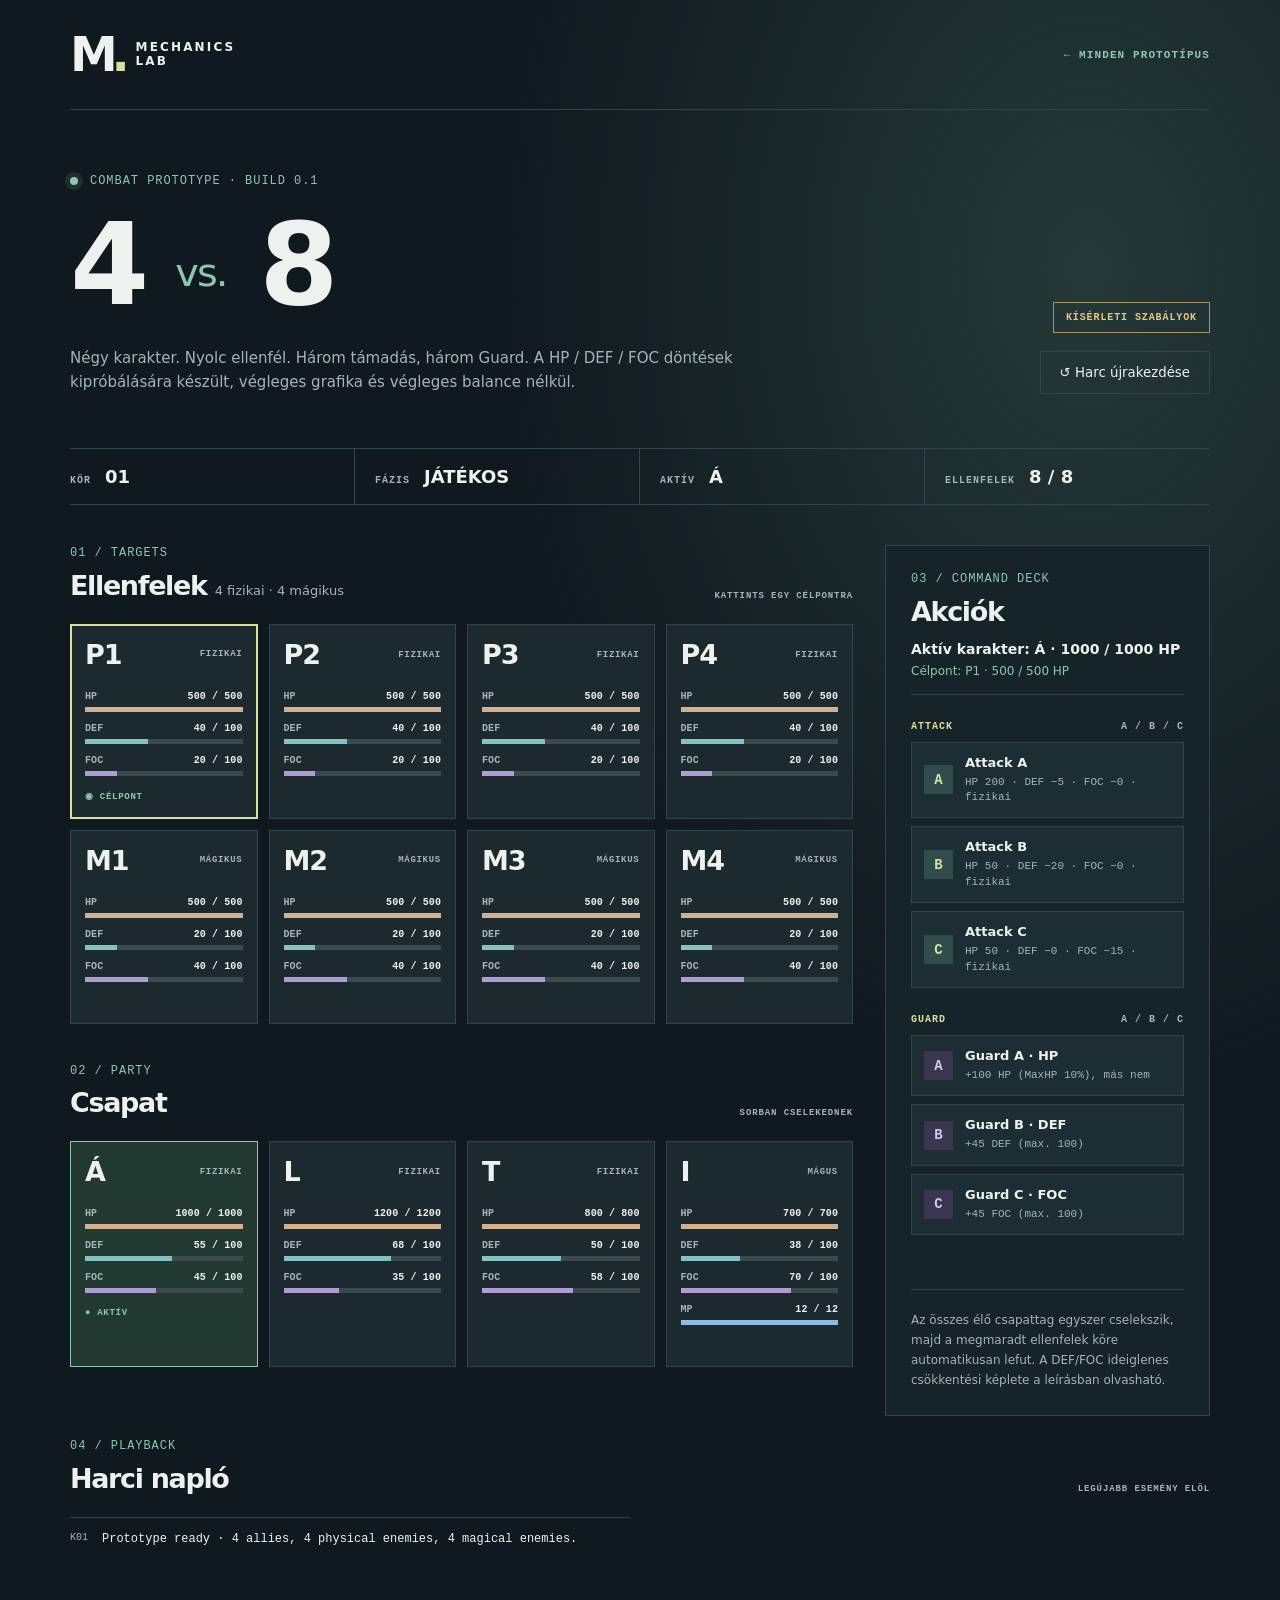
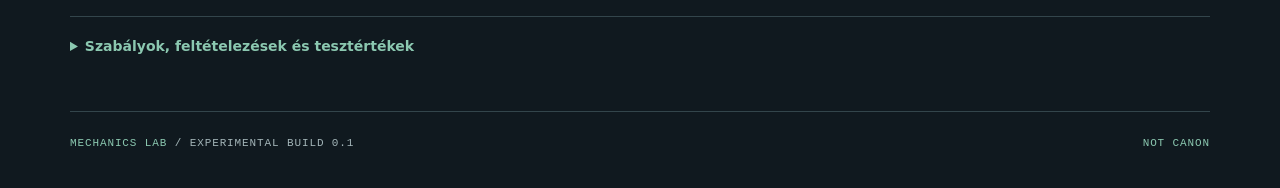
==== docs/combat/index.html @ 1229a0f6 "deploy: update mechanics lab site" ====
<!doctype html>
<html lang="hu">
<head>
  <meta charset="utf-8">
  <meta name="viewport" content="width=device-width, initial-scale=1">
  <meta name="robots" content="noindex, nofollow, noarchive">
  <meta name="theme-color" content="#10191f">
  <title>Combat Lab — 4 vs 8 · Mechanics Lab</title>
  <link rel="stylesheet" href="../styles.css">
  <link rel="stylesheet" href="./combat.css">
  <script src="./engine.js" defer></script>
  <script src="./app.js" defer></script>
</head>
<body>
<div class="shell combat-shell">
  <header class="site-header">
    <a class="brand" href="../"><span class="brand-mark">M<span class="brand-dot">.</span></span><span class="brand-label">MECHANICS<br>LAB</span></a>
    <a class="back-link" href="../">← MINDEN PROTOTÍPUS</a>
  </header>
  <main>
    <section class="combat-hero" aria-labelledby="page-title">
      <div>
        <p class="eyebrow"><span class="pulse" aria-hidden="true"></span> Combat prototype · build 0.1</p>
        <h1 id="page-title">4 <span class="versus">vs.</span> 8</h1>
        <p class="combat-intro">Négy karakter. Nyolc ellenfél. Három támadás, három Guard. A HP / DEF / FOC döntések kipróbálására készült, végleges grafika és végleges balance nélkül.</p>
      </div>
      <div class="hero-side">
        <span class="flag">KÍSÉRLETI SZABÁLYOK</span>
        <button id="restart" class="reset-btn" type="button">↺ Harc újrakezdése</button>
      </div>
    </section>
    <div class="combat-status" role="status" aria-live="polite">
      <span><small>KÖR</small><strong id="round">01</strong></span>
      <span><small>FÁZIS</small><strong id="phase">JÁTÉKOS</strong></span>
      <span><small>AKTÍV</small><strong id="active-hero">Á</strong></span>
      <span><small>ELLENFELEK</small><strong id="remaining">8 / 8</strong></span>
    </div>
    <div class="battle-layout">
      <div class="battle-stage">
        <section class="unit-section" aria-labelledby="enemies-title">
          <div class="column-heading"><div><p class="eyebrow">01 / Targets</p><h2 id="enemies-title">Ellenfelek <span class="heading-sub">4 fizikai · 4 mágikus</span></h2></div><span class="interaction-hint">KATTINTS EGY CÉLPONTRA</span></div>
          <div id="enemy-grid" class="enemy-grid" aria-label="Választható ellenséges célpontok"></div>
        </section>
        <section class="unit-section party-section" aria-labelledby="party-title">
          <div class="column-heading"><div><p class="eyebrow">02 / Party</p><h2 id="party-title">Csapat</h2></div><span class="interaction-hint">SORBAN CSELEKEDNEK</span></div>
          <div id="party-grid" class="party-grid"></div>
        </section>
      </div>
      <aside class="commands" aria-labelledby="command-title">
        <div class="commands-head">
          <p class="eyebrow">03 / Command deck</p>
          <h2 id="command-title">Akciók</h2>
          <p id="actor-summary" class="actor-summary"></p>
          <p id="target-summary" class="target-summary"></p>
        </div>
        <div class="action-block">
          <div class="action-block-title"><span>ATTACK</span><span class="action-block-sub">A / B / C</span></div>
          <div id="attacks" class="action-list"></div>
        </div>
        <div class="action-block">
          <div class="action-block-title"><span>GUARD</span><span class="action-block-sub">A / B / C</span></div>
          <div id="guards" class="action-list"></div>
        </div>
        <div id="feedback" class="feedback" aria-live="polite"></div>
        <p class="side-note">Az összes élő csapattag egyszer cselekszik, majd a megmaradt ellenfelek köre automatikusan lefut. A DEF/FOC ideiglenes csökkentési képlete a leírásban olvasható.</p>
      </aside>
    </div>
    <section class="log-section" aria-labelledby="log-title">
      <div class="column-heading"><div><p class="eyebrow">04 / Playback</p><h2 id="log-title">Harci napló</h2></div><span class="interaction-hint">LEGÚJABB ESEMÉNY ELÖL</span></div>
      <ol id="battle-log" class="battle-log" aria-label="Harci események"></ol>
    </section>
    <details class="rules">
      <summary>Szabályok, feltételezések és tesztértékek</summary>
      <div class="rules-body">
        <p>Árpád A/B/C támadásai és a négy karakter HP-ja a megadott értékek. A többi támadás korábbi relatív HP/DEF/FOC-specializációs arányokra épülő <strong>ideiglenes próbaérték</strong>.</p>
        <p>Ideiglenes számítás: <code>HP sebzés = kerekítés(nyers HP × (1 − min(0,75, megfelelő DEF vagy FOC / 100)))</code>. A DEF/FOC-csökkentés a HP-sebzés meghatározása <em>után</em> történik. A fizikai támadás a DEF-et, a mágikus a FOC-ot használja mérséklésre. ARM/RES, SPD, BIQ, Battle Memory és komplex státuszok ebben a verzióban még nincsenek szimulálva.</p>
        <p>Guard A: Max HP 10%, más statot nem érint. Guard B: nagy DEF-visszatöltés. Guard C: nagy FOC-visszatöltés. Ilona Guard C-je további 2 MP-t ad a korábbi MP-visszatöltési követelmény kipróbálására. Ilona mágikus támadásai 1 MP-be kerülnek, 0 MP-nél gyenge fizikai póttámadás érhető el.</p>
        <p>Minden ellenfélnek 500 HP-ja van. Az ellenfelek támadóértékei, kezdő DEF/FOC-értékei és célválasztása tesztparaméterek, nem elfogadott design. A pontos számok a repository <code>docs/COMBAT_PROTOTYPE_V0_1.md</code> dokumentumában találhatók.</p>
      </div>
    </details>
  </main>
  <footer class="site-footer"><span>MECHANICS LAB <span class="muted">/ EXPERIMENTAL BUILD 0.1</span></span><span>NOT CANON</span></footer>
</div>
</body>
</html>
---- docs/styles.css ----
:root {
  color-scheme: dark;
  --bg: #10191f;
  --bg-deep: #0b1217;
  --surface: #19262d;
  --surface-hover: #1d2e34;
  --border: #33454b;
  --text: #edf2ee;
  --muted: #a3b5b8;
  --accent: #d9e09f;
  --accent-2: #8bc8b0;
  --content-width: 1140px;
  font-family: Inter, ui-sans-serif, system-ui, -apple-system, BlinkMacSystemFont, "Segoe UI", sans-serif;
}
* { box-sizing: border-box; }
html { background: var(--bg); }
body { margin: 0; color: var(--text); background: radial-gradient(ellipse at 85% 15%, #253939 0%, transparent 38%), var(--bg); min-height: 100vh; }
a { color: inherit; }
a:focus-visible, button:focus-visible { outline: 3px solid var(--accent); outline-offset: 4px; }
.shell { width: min(calc(100% - 48px), var(--content-width)); margin-inline: auto; }
.site-header { min-height: 110px; display: flex; justify-content: space-between; align-items: center; border-bottom: 1px solid var(--border); gap: 24px; }
.brand { text-decoration: none; display: flex; gap: 12px; align-items: center; }
.brand-mark { font-weight: 800; font-size: 48px; letter-spacing: -.13em; line-height: .9; }
.brand-dot { color: var(--accent); }
.brand-label { line-height: 1.12; letter-spacing: .18em; font-weight: 700; font-size: 12px; }
.header-meta, .eyebrow, .card-number, .card-status, .card-footer, .site-footer, .metric-label { font-family: ui-monospace, SFMono-Regular, Consolas, "Liberation Mono", monospace; letter-spacing: .08em; }
.header-meta { color: var(--muted); font-size: 12px; }
.header-meta span { color: var(--accent-2); padding-inline: 6px; }
.hero { padding: 94px 0 105px; border-bottom: 1px solid var(--border); }
.eyebrow { text-transform: uppercase; font-size: 12px; line-height: 1.4; color: var(--accent-2); margin: 0 0 26px; display: flex; gap: 12px; align-items: center; }
.pulse { width: 8px; height: 8px; background: var(--accent-2); border-radius: 50%; box-shadow: 0 0 0 5px rgba(139,200,176,.12); flex-shrink: 0; }
.hairline { width: 45px; height: 1px; background: var(--border); display: inline-block; }
.hero-grid { display: grid; grid-template-columns: minmax(0,1fr) 210px; gap: 50px; align-items: end; }
h1 { max-width: 860px; margin: 0; font-weight: 650; font-size: clamp(43px, 6.2vw, 82px); line-height: 1.07; letter-spacing: -.06em; }
h1 em { font-style: normal; color: var(--accent); }
.hero-description { max-width: 670px; margin: 34px 0 0; color: var(--muted); font-size: clamp(16px, 1.5vw, 19px); line-height: 1.65; }
.hero-metric { border-top: 2px solid var(--accent); display: flex; flex-direction: column; align-items: flex-start; padding-top: 18px; }
.metric-number { font-size: clamp(78px, 10vw, 120px); letter-spacing: -.1em; line-height: .94; font-weight: 600; }
.metric-label { color: var(--muted); font-size: 11px; line-height: 1.8; margin-top: 14px; }
.catalogue { padding: 75px 0 92px; }
.section-heading { display: flex; justify-content: space-between; align-items: end; gap: 24px; margin-bottom: 32px; }
.section-heading .eyebrow { margin-bottom: 9px; }
h2 { font-size: clamp(26px, 3.3vw, 42px); margin: 0; font-weight: 600; letter-spacing: -.05em; }
.section-note { color: var(--muted); margin: 0 0 4px; font-size: 14px; }
.card-grid { display: grid; grid-template-columns: repeat(3,minmax(0,1fr)); gap: 16px; }
.lab-card { border: 1px solid var(--border); background: linear-gradient(140deg, #1d2b31, #18252b); min-height: 306px; padding: 28px; display: flex; flex-direction: column; }
.lab-card[data-status="live"] { border-color: var(--accent-2); background: linear-gradient(140deg,#213b37,#172a2a); }
.card-top { display: flex; justify-content: space-between; gap: 12px; align-items: center; margin-bottom: 53px; }
.card-number { font-size: 11px; color: var(--muted); }
.card-status { font-size: 10px; color: var(--accent); }
.lab-card h3 { font-size: 26px; font-weight: 600; letter-spacing: -.04em; margin: 0 0 10px; }
.lab-card p { color: var(--muted); line-height: 1.6; margin: 0 0 30px; font-size: 14px; }
.card-footer { border-top: 1px solid var(--border); padding-top: 17px; margin-top: auto; color: var(--muted); font-size: 10px; display: flex; justify-content: space-between; align-items: center; }
.card-footer a { color: var(--accent); text-decoration: none; }
.card-footer a:hover { text-decoration: underline; }
.note-panel { display: flex; gap: 20px; padding: 31px 34px; border: 1px solid var(--border); margin-bottom: 90px; background: var(--bg-deep); }
.note-icon { color: var(--accent); font-family: Georgia, serif; border: 1px solid var(--accent); border-radius: 50%; width: 23px; height: 23px; flex-shrink: 0; display: grid; place-items: center; font-style: italic; margin-top: 4px; }
.note-panel h2 { font-size: 19px; letter-spacing: -.025em; margin-bottom: 7px; }
.note-panel p { color: var(--muted); margin: 0; font-size: 14px; line-height: 1.65; max-width: 850px; }
.note-panel strong { color: var(--text); font-weight: 600; }
.site-footer { display: flex; justify-content: space-between; border-top: 1px solid var(--border); padding: 25px 0 39px; color: var(--accent-2); font-size: 11px; }
.muted { color: var(--muted); }
.button { background: var(--accent); color: var(--bg-deep); border: 0; border-radius: 2px; padding: 12px 19px; font-family: inherit; font-weight: 700; font-size: 13px; cursor: pointer; }
.button:hover { filter: brightness(1.08); }
.demo-panel { margin: 35px 0 90px; background: var(--surface); border: 1px solid var(--border); padding: 30px; }
.demo-panel p { color: var(--muted); }
.counter { font-size: 60px; margin: 22px 0; font-weight: 650; font-variant-numeric: tabular-nums; }
.demo-actions { display: flex; gap: 12px; flex-wrap: wrap; }
.secondary-button { color: var(--text); border: 1px solid var(--border); background: transparent; border-radius: 2px; padding: 12px 19px; cursor: pointer; }
@media (max-width: 850px) {
 .hero-grid { grid-template-columns: 1fr; gap: 46px; }
 .hero-metric { max-width: 230px; }
 .card-grid { grid-template-columns: 1fr; }
 .lab-card { min-height: 245px; }
 .card-top { margin-bottom: 32px; }
 .section-note { display: none; }
}
@media (max-width: 560px) {
 .shell { width: min(calc(100% - 32px), var(--content-width)); }
 .site-header { min-height: 90px; }
 .header-meta { display: none; }
 .hero { padding: 65px 0 70px; }
 .catalogue { padding: 55px 0 60px; }
 .lab-card { padding: 22px; }
 .note-panel { padding: 22px; margin-bottom: 60px; }
 .site-footer { line-height: 1.7; }
}
---- docs/combat/combat.css ----
.combat-shell { --card-bg:#1c2a30; }
.back-link { font: 700 11px ui-monospace,Consolas,monospace; letter-spacing:.1em; color:var(--accent-2); text-decoration:none; }
.back-link:hover { text-decoration:underline; }
.combat-hero { padding:63px 0 54px; display:flex; align-items:flex-end; justify-content:space-between; gap:28px; }
.combat-hero .eyebrow { margin-bottom:18px; }
.combat-hero h1 { font-size:clamp(64px,9vw,114px); line-height:1; }
.versus { color:var(--accent-2); font-size:.35em; letter-spacing:-.05em; vertical-align:middle; font-weight:400; }
.combat-intro { color:var(--muted); max-width:680px; line-height:1.6; font-size:15px; margin:24px 0 0; }
.hero-side { display:flex; flex-direction:column; gap:18px; min-width:200px; align-items:flex-end; }
.flag { font:700 10px ui-monospace,monospace; border:1px solid #aa9460; padding:9px 12px; color:#e6c77c; letter-spacing:.09em; }
.reset-btn { background:transparent; color:var(--text); border:1px solid var(--border); padding:13px 19px; font:600 13px inherit; cursor:pointer; font-family:inherit; }
.reset-btn:hover { background:var(--surface-hover); border-color:var(--accent-2); }
.combat-status { display:grid; grid-template-columns:repeat(4,1fr); border-top:1px solid var(--border); border-bottom:1px solid var(--border); margin-bottom:40px; }
.combat-status>span { display:flex; align-items:baseline; gap:14px; padding:17px 20px; border-right:1px solid var(--border); }
.combat-status>span:first-child { padding-left:0; }
.combat-status>span:last-child { border-right:0; }
.combat-status small,.interaction-hint,.action-block-title { font:700 10px ui-monospace,Consolas,monospace; letter-spacing:.1em; color:var(--muted); }
.combat-status strong { font-size:18px; }
.battle-layout { display:grid; grid-template-columns:minmax(0,1fr) 325px; gap:32px; align-items:start; }
.column-heading { display:flex; align-items:end; justify-content:space-between; gap:12px; margin:0 0 23px; }
.column-heading .eyebrow,.commands .eyebrow { margin:0 0 8px; }
.column-heading h2,.commands h2 { font-size:27px; }
.heading-sub { font-size:13px; font-weight:400; letter-spacing:0; color:var(--muted); white-space:nowrap; }
.interaction-hint { text-align:right; font-size:9px; }
.unit-section { margin-bottom:39px; }
.enemy-grid { display:grid; grid-template-columns:repeat(4,minmax(0,1fr)); gap:11px; }
.party-grid { display:grid; grid-template-columns:repeat(4,minmax(0,1fr)); gap:11px; }
.unit-card { min-width:0; text-align:left; color:var(--text); background:var(--card-bg); border:1px solid var(--border); padding:16px 14px; position:relative; transition:border-color .12s,background .12s; }
button.unit-card { cursor:pointer; width:100%; font:inherit; }
button.unit-card:hover:not(:disabled) { border-color:var(--accent-2); background:#253a3e; }
.unit-card.selected { border-color:var(--accent); box-shadow:inset 0 0 0 1px var(--accent); }
.unit-card.active { border-color:var(--accent-2); background:#223932; }
.unit-card.ko { opacity:.47; }
button.unit-card:disabled { cursor:default; }
.unit-top { display:flex; justify-content:space-between; align-items:center; margin-bottom:23px; gap:10px; }
.unit-name { font-size:27px; font-weight:750; line-height:1; letter-spacing:-.04em; }
.unit-kind { font:600 9px ui-monospace,Consolas,monospace; letter-spacing:.08em; color:var(--muted); }
.resource { margin-top:11px; }
.resource-title { display:flex; justify-content:space-between; gap:4px; font:600 10px ui-monospace,Consolas,monospace; letter-spacing:.01em; margin-bottom:5px; }
.resource-title .label { color:var(--muted); }
.bar { height:5px; background:#3a4a4f; overflow:hidden; }
.bar>i { display:block; width:var(--percent,0%); height:100%; background:var(--bar-color,#e1a391); }
.bar.hp { --bar-color:#d4b18e; }
.bar.def { --bar-color:#83c3c4; }
.bar.foc { --bar-color:#b19bd5; }
.bar.mp { --bar-color:#8dbae8; }
.unit-footer { color:var(--accent-2); font:600 9px ui-monospace,Consolas,monospace; letter-spacing:.08em; margin-top:15px; }
.commands { border:1px solid var(--border); background:#162329; padding:25px; position:sticky; top:14px; }
.commands-head { padding-bottom:16px; border-bottom:1px solid var(--border); margin-bottom:25px; }
.commands-head h2 { margin-bottom:14px; }
.actor-summary { font-size:14px; margin:0 0 7px; color:var(--text); font-weight:650; }
.target-summary { font-size:12px; margin:0; color:var(--accent-2); }
.action-block { margin-top:26px; }
.action-block-title { display:flex; justify-content:space-between; color:var(--accent); padding-bottom:10px; }
.action-block-sub { color:var(--muted); }
.action-list { display:grid; grid-template-columns:1fr; gap:8px; }
.action-btn { display:flex; align-items:center; gap:12px; border:1px solid var(--border); color:var(--text); background:#1c2d33; padding:12px; width:100%; text-align:left; cursor:pointer; font-family:inherit; }
.action-btn:hover:not(:disabled) { border-color:var(--accent); background:#273c41; }
.action-btn:disabled { opacity:.42; cursor:not-allowed; }
.action-badge { flex:none; display:grid; place-items:center; width:29px; height:29px; background:#324b4d; color:var(--accent); font:800 14px ui-monospace,Consolas,monospace; }
.action-text { display:flex; flex-direction:column; gap:5px; min-width:0; }
.action-text b { font-size:13px; font-weight:650; }
.action-text small { font:500 11px ui-monospace,Consolas,monospace; color:var(--muted); line-height:1.4; }
.guard-btn .action-badge { background:#3a3650; color:#d5c7f2; }
.fallback-btn .action-badge { color:#e4bf8a; }
.feedback { min-height:20px; color:#f0ba92; margin:14px 0 0; font-size:12px; line-height:1.5; }
.side-note { border-top:1px solid var(--border); padding-top:21px; font-size:12px; color:var(--muted); line-height:1.65; margin:20px 0 0; }
.end-message { color:var(--accent); font-size:20px; font-weight:750; line-height:1.3; padding:14px 0; }
.log-section { padding:22px 0 55px; }
.battle-log { margin:0; padding:0; list-style:none; display:grid; grid-template-columns:repeat(2,minmax(0,1fr)); gap:1px 20px; }
.battle-log li { border-top:1px solid var(--border); padding:12px 0; font:500 12px/1.6 ui-monospace,Consolas,monospace; display:flex; gap:14px; }
.battle-log time { color:var(--muted); white-space:nowrap; font-size:10px; }
.battle-log li.guard .event { color:#b8b1db; }
.battle-log li.enemy .event { color:#e6ae9d; }
.battle-log li.phase .event,.battle-log li.win .event { color:var(--accent); }
.rules { border-top:1px solid var(--border); padding:21px 0 42px; margin-bottom:15px; }
.rules summary { cursor:pointer; font-weight:600; font-size:14px; color:var(--accent-2); }
.rules-body { max-width:900px; color:var(--muted); font-size:13px; line-height:1.8; }
.rules code { background:#273940; padding:2px 5px; color:var(--text); overflow-wrap:anywhere; }
@media(max-width:1080px){.battle-layout{grid-template-columns:1fr}.commands{position:static}.battle-stage{order:0}.commands{order:1}.log-section{padding-top:45px}}
@media(max-width:780px){.enemy-grid,.party-grid{grid-template-columns:repeat(2,minmax(0,1fr))}.combat-hero{align-items:flex-start;flex-direction:column}.hero-side{flex-direction:row;align-items:center}.combat-status{grid-template-columns:repeat(2,1fr)}.combat-status>span:nth-child(2){border-right:0}.combat-status>span:nth-child(-n+2){border-bottom:1px solid var(--border)}.combat-status>span:nth-child(3){padding-left:0}.battle-log{grid-template-columns:1fr}.heading-sub{display:block;margin-top:6px}.interaction-hint{max-width:120px}}
@media(max-width:420px){.combat-status>span{padding:14px 9px}.combat-status small{font-size:9px}.unit-card{padding:13px 10px}.unit-kind{font-size:8px}.unit-name{font-size:24px}.hero-side{flex-wrap:wrap}.combat-hero{padding:48px 0 34px}.commands{padding:18px}}
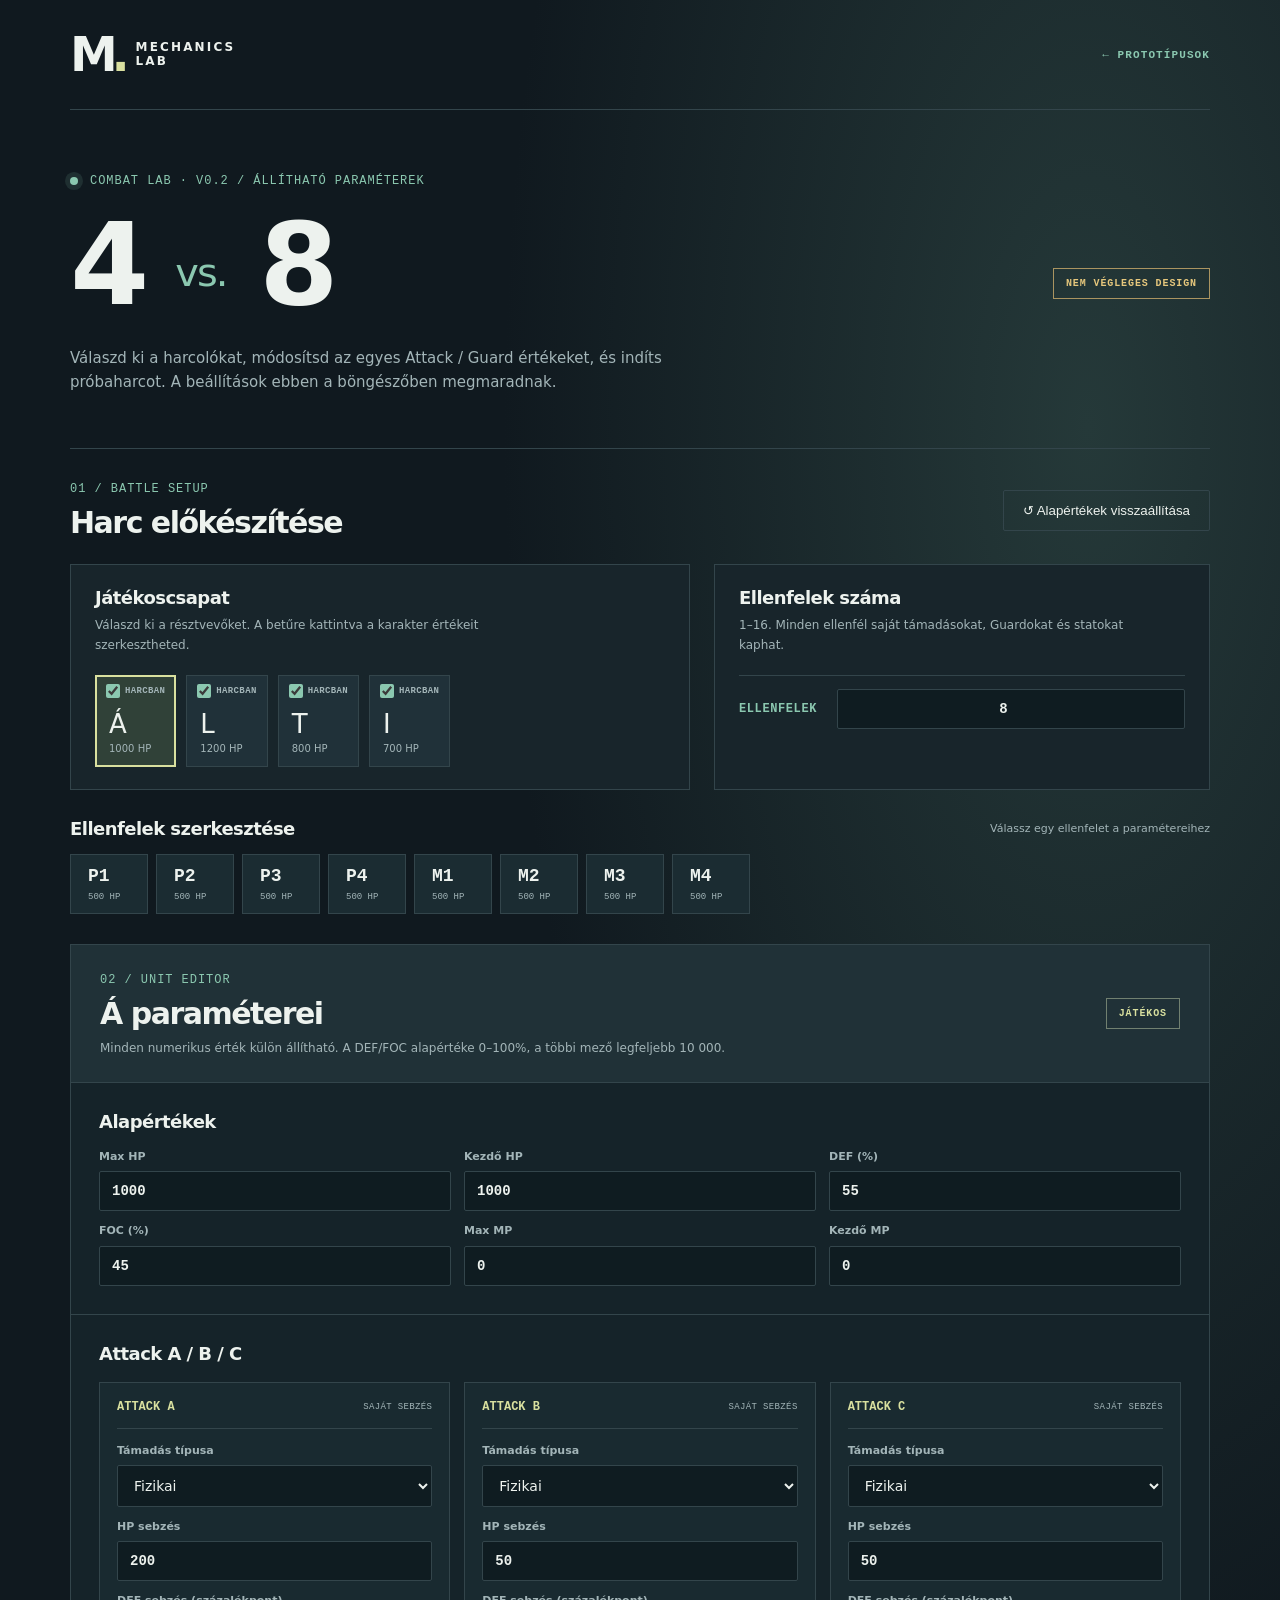
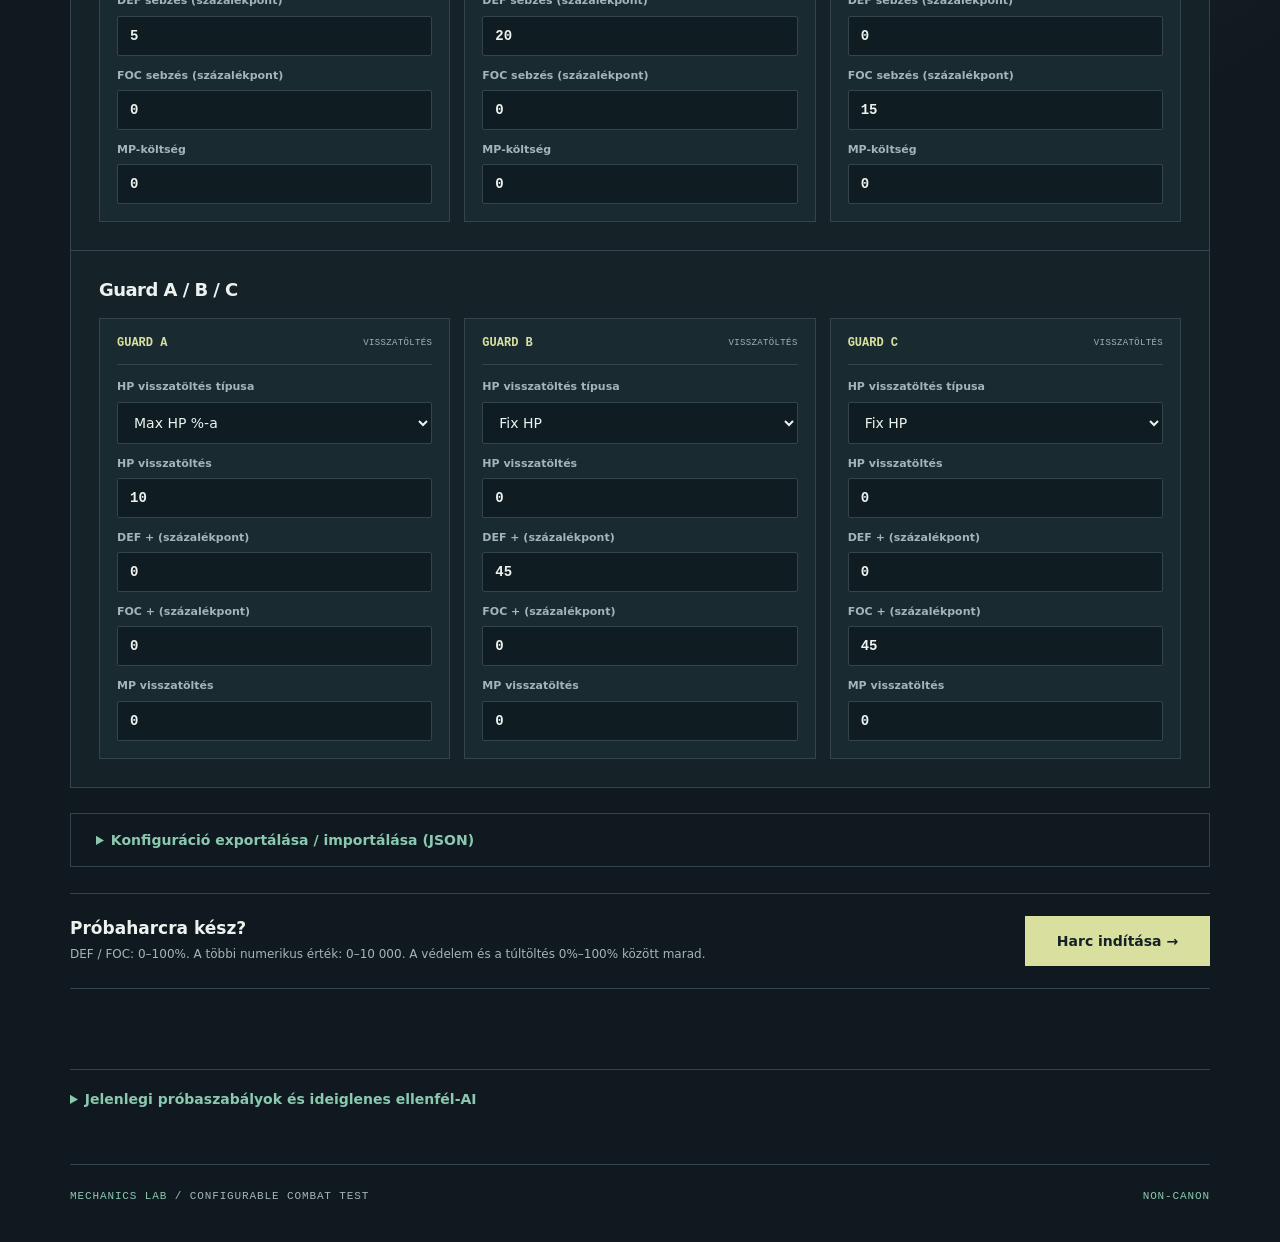
==== commit a16eb85c: "deploy: update mechanics lab site" ====
--- a/docs/combat/index.html
+++ b/docs/combat/index.html
@@ -5,7 +5,7 @@
   <meta name="viewport" content="width=device-width, initial-scale=1">
   <meta name="robots" content="noindex, nofollow, noarchive">
   <meta name="theme-color" content="#10191f">
-  <title>Combat Lab — 4 vs 8 · Mechanics Lab</title>
+  <title>Combat Lab — konfigurálható harci prototípus</title>
   <link rel="stylesheet" href="../styles.css">
   <link rel="stylesheet" href="./combat.css">
   <script src="./engine.js" defer></script>
@@ -15,71 +15,126 @@
 <div class="shell combat-shell">
   <header class="site-header">
     <a class="brand" href="../"><span class="brand-mark">M<span class="brand-dot">.</span></span><span class="brand-label">MECHANICS<br>LAB</span></a>
-    <a class="back-link" href="../">← MINDEN PROTOTÍPUS</a>
+    <a class="back-link" href="../">← PROTOTÍPUSOK</a>
   </header>
   <main>
-    <section class="combat-hero" aria-labelledby="page-title">
+    <section class="combat-hero">
       <div>
-        <p class="eyebrow"><span class="pulse" aria-hidden="true"></span> Combat prototype · build 0.1</p>
-        <h1 id="page-title">4 <span class="versus">vs.</span> 8</h1>
-        <p class="combat-intro">Négy karakter. Nyolc ellenfél. Három támadás, három Guard. A HP / DEF / FOC döntések kipróbálására készült, végleges grafika és végleges balance nélkül.</p>
+        <p class="eyebrow"><span class="pulse" aria-hidden="true"></span> Combat Lab · v0.2 / Állítható paraméterek</p>
+        <h1><span id="hero-party">4</span> <span class="versus">vs.</span> <span id="hero-enemies">8</span></h1>
+        <p class="combat-intro">Válaszd ki a harcolókat, módosítsd az egyes Attack / Guard értékeket, és indíts próbaharcot. A beállítások ebben a böngészőben megmaradnak.</p>
       </div>
-      <div class="hero-side">
-        <span class="flag">KÍSÉRLETI SZABÁLYOK</span>
-        <button id="restart" class="reset-btn" type="button">↺ Harc újrakezdése</button>
+      <span class="flag">NEM VÉGLEGES DESIGN</span>
+    </section>
+
+    <section id="setup-screen" aria-labelledby="setup-title">
+      <div class="setup-heading">
+        <div><p class="eyebrow">01 / Battle setup</p><h2 id="setup-title">Harc előkészítése</h2></div>
+        <button id="restore-defaults" type="button" class="secondary-button">↺ Alapértékek visszaállítása</button>
       </div>
+      <div class="setup-summary">
+        <div>
+          <h3>Játékoscsapat</h3>
+          <p>Válaszd ki a résztvevőket. A betűre kattintva a karakter értékeit szerkesztheted.</p>
+          <div id="party-select" class="setup-roster" role="group" aria-label="Csapattagok"></div>
+        </div>
+        <div>
+          <h3>Ellenfelek száma</h3>
+          <p>1–16. Minden ellenfél saját támadásokat, Guardokat és statokat kaphat.</p>
+          <label class="enemy-count-label">ELLENFELEK <input id="enemy-count" type="number" min="1" max="16" step="1" inputmode="numeric" value="8"></label>
+        </div>
+      </div>
+
+      <div class="enemy-list-heading">
+        <h3>Ellenfelek szerkesztése</h3>
+        <span>Válassz egy ellenfelet a paramétereihez</span>
+      </div>
+      <div id="enemy-select" class="setup-enemies" role="group" aria-label="Ellenséges karakterek"></div>
+
+      <section class="editor" aria-labelledby="editor-title">
+        <div class="editor-head">
+          <div>
+            <p class="eyebrow">02 / Unit editor</p>
+            <h2 id="editor-title">Á paraméterei</h2>
+            <p id="editor-hint">Az értékek automatikusan mentődnek a böngészőben.</p>
+          </div>
+          <span id="editor-side" class="flag">CSAPAT</span>
+        </div>
+        <div id="editor-fields"></div>
+      </section>
+      <details class="preset-box" id="json-tools">
+        <summary>Konfiguráció exportálása / importálása (JSON)</summary>
+        <p>Az értékeket kimásolhatod, és később visszatöltheted. A JSON kizárólag a harci tesztbeállításokat tartalmazza.</p>
+        <textarea id="json-data" rows="7" spellcheck="false" aria-label="Harcbeállítások JSON formátumban"></textarea>
+        <div class="preset-buttons">
+          <button id="export-json" type="button" class="secondary-button">Értékek megjelenítése</button>
+          <button id="import-json" type="button" class="secondary-button">Beillesztett értékek betöltése</button>
+        </div>
+      </details>
+      <div class="setup-footer">
+        <div><strong>Próbaharcra kész?</strong><p>DEF / FOC: 0–100%. A többi numerikus érték: 0–10 000. A védelem és a túltöltés 0%–100% között marad.</p></div>
+        <button type="button" id="start-battle" class="start-button">Harc indítása →</button>
+      </div>
+      <div id="setup-feedback" class="feedback" role="status" aria-live="polite"></div>
     </section>
-    <div class="combat-status" role="status" aria-live="polite">
-      <span><small>KÖR</small><strong id="round">01</strong></span>
-      <span><small>FÁZIS</small><strong id="phase">JÁTÉKOS</strong></span>
-      <span><small>AKTÍV</small><strong id="active-hero">Á</strong></span>
-      <span><small>ELLENFELEK</small><strong id="remaining">8 / 8</strong></span>
-    </div>
-    <div class="battle-layout">
-      <div class="battle-stage">
-        <section class="unit-section" aria-labelledby="enemies-title">
-          <div class="column-heading"><div><p class="eyebrow">01 / Targets</p><h2 id="enemies-title">Ellenfelek <span class="heading-sub">4 fizikai · 4 mágikus</span></h2></div><span class="interaction-hint">KATTINTS EGY CÉLPONTRA</span></div>
-          <div id="enemy-grid" class="enemy-grid" aria-label="Választható ellenséges célpontok"></div>
-        </section>
-        <section class="unit-section party-section" aria-labelledby="party-title">
-          <div class="column-heading"><div><p class="eyebrow">02 / Party</p><h2 id="party-title">Csapat</h2></div><span class="interaction-hint">SORBAN CSELEKEDNEK</span></div>
-          <div id="party-grid" class="party-grid"></div>
-        </section>
+
+    <section id="battle-screen" hidden aria-label="Aktív próbaharc">
+      <div class="battle-nav">
+        <button id="back-to-setup" type="button" class="secondary-button">← Paraméterek módosítása</button>
+        <button id="restart" type="button" class="reset-btn">↺ Harc újra, azonos értékekkel</button>
       </div>
-      <aside class="commands" aria-labelledby="command-title">
-        <div class="commands-head">
-          <p class="eyebrow">03 / Command deck</p>
-          <h2 id="command-title">Akciók</h2>
-          <p id="actor-summary" class="actor-summary"></p>
-          <p id="target-summary" class="target-summary"></p>
+      <div class="combat-status" role="status" aria-live="polite">
+        <span><small>KÖR</small><strong id="round">01</strong></span>
+        <span><small>FÁZIS</small><strong id="phase">JÁTÉKOS</strong></span>
+        <span><small>AKTÍV</small><strong id="active-hero">Á</strong></span>
+        <span><small>ELLENFELEK</small><strong id="remaining">8 / 8</strong></span>
+      </div>
+      <div class="battle-layout">
+        <div class="battle-stage">
+          <section class="unit-section" aria-labelledby="enemies-title">
+            <div class="column-heading"><div><p class="eyebrow">03 / Targets</p><h2 id="enemies-title">Ellenfelek</h2></div><span class="interaction-hint">VÁLASSZ CÉLPONTOT</span></div>
+            <div id="enemy-grid" class="enemy-grid" aria-label="Ellenfelek"></div>
+          </section>
+          <section class="unit-section party-section" aria-labelledby="party-title">
+            <div class="column-heading"><div><p class="eyebrow">04 / Party</p><h2 id="party-title">Csapat</h2></div><span class="interaction-hint">SORBAN CSELEKEDNEK</span></div>
+            <div id="party-grid" class="party-grid"></div>
+          </section>
         </div>
-        <div class="action-block">
-          <div class="action-block-title"><span>ATTACK</span><span class="action-block-sub">A / B / C</span></div>
-          <div id="attacks" class="action-list"></div>
-        </div>
-        <div class="action-block">
-          <div class="action-block-title"><span>GUARD</span><span class="action-block-sub">A / B / C</span></div>
-          <div id="guards" class="action-list"></div>
-        </div>
-        <div id="feedback" class="feedback" aria-live="polite"></div>
-        <p class="side-note">Az összes élő csapattag egyszer cselekszik, majd a megmaradt ellenfelek köre automatikusan lefut. A DEF/FOC ideiglenes csökkentési képlete a leírásban olvasható.</p>
-      </aside>
-    </div>
-    <section class="log-section" aria-labelledby="log-title">
-      <div class="column-heading"><div><p class="eyebrow">04 / Playback</p><h2 id="log-title">Harci napló</h2></div><span class="interaction-hint">LEGÚJABB ESEMÉNY ELÖL</span></div>
-      <ol id="battle-log" class="battle-log" aria-label="Harci események"></ol>
+        <aside class="commands" aria-labelledby="command-title">
+          <div class="commands-head">
+            <p class="eyebrow">05 / Commands</p>
+            <h2 id="command-title">Akciók</h2>
+            <p id="actor-summary" class="actor-summary"></p>
+            <p id="target-summary" class="target-summary"></p>
+          </div>
+          <div class="action-block">
+            <div class="action-block-title"><span>ATTACK</span><span class="action-block-sub">A / B / C</span></div>
+            <div id="attacks" class="action-list"></div>
+          </div>
+          <div class="action-block">
+            <div class="action-block-title"><span>GUARD</span><span class="action-block-sub">A / B / C</span></div>
+            <div id="guards" class="action-list"></div>
+          </div>
+          <div id="feedback" class="feedback" role="status" aria-live="polite"></div>
+        </aside>
+      </div>
+      <section class="log-section" aria-labelledby="log-title">
+        <div class="column-heading"><div><p class="eyebrow">06 / Replay</p><h2 id="log-title">Harci napló</h2></div><span class="interaction-hint">LEGÚJABB FELÜL</span></div>
+        <ol id="battle-log" class="battle-log"></ol>
+      </section>
     </section>
+
     <details class="rules">
-      <summary>Szabályok, feltételezések és tesztértékek</summary>
+      <summary>Jelenlegi próbaszabályok és ideiglenes ellenfél-AI</summary>
       <div class="rules-body">
-        <p>Árpád A/B/C támadásai és a négy karakter HP-ja a megadott értékek. A többi támadás korábbi relatív HP/DEF/FOC-specializációs arányokra épülő <strong>ideiglenes próbaérték</strong>.</p>
-        <p>Ideiglenes számítás: <code>HP sebzés = kerekítés(nyers HP × (1 − min(0,75, megfelelő DEF vagy FOC / 100)))</code>. A DEF/FOC-csökkentés a HP-sebzés meghatározása <em>után</em> történik. A fizikai támadás a DEF-et, a mágikus a FOC-ot használja mérséklésre. ARM/RES, SPD, BIQ, Battle Memory és komplex státuszok ebben a verzióban még nincsenek szimulálva.</p>
-        <p>Guard A: Max HP 10%, más statot nem érint. Guard B: nagy DEF-visszatöltés. Guard C: nagy FOC-visszatöltés. Ilona Guard C-je további 2 MP-t ad a korábbi MP-visszatöltési követelmény kipróbálására. Ilona mágikus támadásai 1 MP-be kerülnek, 0 MP-nél gyenge fizikai póttámadás érhető el.</p>
-        <p>Minden ellenfélnek 500 HP-ja van. Az ellenfelek támadóértékei, kezdő DEF/FOC-értékei és célválasztása tesztparaméterek, nem elfogadott design. A pontos számok a repository <code>docs/COMBAT_PROTOTYPE_V0_1.md</code> dokumentumában találhatók.</p>
+        <p><strong>HP sebzés:</strong> kerekítés(nyers HP × (1 − védelem / 100)). Fizikai: DEF%; mágikus: FOC%; Dual: <strong>min(DEF%, FOC%)</strong>. A DEF/FOC csökkenése a HP-sebzés számítása után történik, százalékpontokban. A túlfogyasztás 0%-nál megáll, Guard pedig maximum 100%-ig tölthet.</p>
+        <p>Minden Attack saját <strong>fizikai / mágikus / Dual</strong> típussal, HP-/DEF-/FOC-sebzéssel és MP-költséggel rendelkezik. Minden Guard külön HP-, DEF-, FOC- és MP-visszatöltést adhat. HP Guard: fix vagy Max HP %-a. A Guard az elhasznált cselekvést helyettesíti, más tartós hatása ebben a verzióban nincs.</p>
+        <p><strong>Ideiglenes AI:</strong> az ellenfelek körönként A/B/C támadást váltogatnak. Minden 5. körben szükség esetén Guardot használnak. Ha nincs MP a kijelölt támadáshoz, keresnek másik megfizethető támadást, vagy MP-t töltő Guardot használnak. Az AI nem végleges design.</p>
+        <p>Ilona alap mágikus támadásai 1 MP-be kerülnek; 0 MP-nél 15 nyers HP-s fizikai póttámadás érhető el. Árpád, Lehel és Tímea alapértelmezett támadástípusa fizikai. Az összes érték szerkeszthető a következő harc előtt.</p>
       </div>
     </details>
   </main>
-  <footer class="site-footer"><span>MECHANICS LAB <span class="muted">/ EXPERIMENTAL BUILD 0.1</span></span><span>NOT CANON</span></footer>
+  <footer class="site-footer"><span>MECHANICS LAB <span class="muted">/ CONFIGURABLE COMBAT TEST</span></span><span>NON-CANON</span></footer>
 </div>
 </body>
 </html>
--- a/docs/combat/combat.css
+++ b/docs/combat/combat.css
@@ -80,3 +80,79 @@
 @media(max-width:1080px){.battle-layout{grid-template-columns:1fr}.commands{position:static}.battle-stage{order:0}.commands{order:1}.log-section{padding-top:45px}}
 @media(max-width:780px){.enemy-grid,.party-grid{grid-template-columns:repeat(2,minmax(0,1fr))}.combat-hero{align-items:flex-start;flex-direction:column}.hero-side{flex-direction:row;align-items:center}.combat-status{grid-template-columns:repeat(2,1fr)}.combat-status>span:nth-child(2){border-right:0}.combat-status>span:nth-child(-n+2){border-bottom:1px solid var(--border)}.combat-status>span:nth-child(3){padding-left:0}.battle-log{grid-template-columns:1fr}.heading-sub{display:block;margin-top:6px}.interaction-hint{max-width:120px}}
 @media(max-width:420px){.combat-status>span{padding:14px 9px}.combat-status small{font-size:9px}.unit-card{padding:13px 10px}.unit-kind{font-size:8px}.unit-name{font-size:24px}.hero-side{flex-wrap:wrap}.combat-hero{padding:48px 0 34px}.commands{padding:18px}}
+
+/* Combat Lab v0.2 setup overlay, additive to existing combat styles. */
+#setup-screen[hidden],#battle-screen[hidden] { display:none !important; }
+.combat-hero { align-items:center; }
+.combat-hero .flag { flex-shrink:0; }
+.setup-heading,.editor-head,.setup-footer,.enemy-list-heading,.battle-nav {
+  display:flex; justify-content:space-between; align-items:center; gap:20px;
+}
+.setup-heading { border-top:1px solid var(--border); padding:32px 0 24px; }
+.setup-heading .eyebrow,.editor-head .eyebrow { margin-bottom:7px; }
+.setup-heading h2,.editor-head h2 { font-size:30px; }
+.setup-summary { display:grid; grid-template-columns:1.25fr 1fr; gap:24px; }
+.setup-summary>div { border:1px solid var(--border); background:#18252b; padding:22px 24px; }
+.setup-summary h3,.enemy-list-heading h3,.editor-section h3 { font-size:18px; margin:0 0 7px; font-weight:650; letter-spacing:-.03em; }
+.setup-summary p { margin:0 0 20px; color:var(--muted); font-size:12px; line-height:1.7; max-width:430px; }
+.setup-roster { display:flex; flex-wrap:wrap; gap:10px; }
+.roster-unit { border:1px solid var(--border); min-width:81px; display:flex; flex-direction:column; background:#203139; }
+.roster-unit.editing,.enemy-picker.editing { border-color:var(--accent); box-shadow:inset 0 0 0 1px var(--accent); background:#304138; }
+.roster-toggle { padding:8px 10px 2px; display:flex; gap:5px; align-items:center; color:var(--muted); font:650 9px ui-monospace,monospace; cursor:pointer; letter-spacing:.04em; }
+.roster-toggle input { accent-color:var(--accent-2); width:14px; height:14px; margin:0; }
+.roster-select { border:0; padding:9px 13px 12px; background:transparent; color:var(--text); text-align:left; font:750 27px inherit; font-family:inherit; font-size:26px; cursor:pointer; }
+.roster-select small { display:block; font-size:10px; font-weight:400; margin-top:4px; color:var(--muted); white-space:nowrap; }
+.roster-select:hover { color:var(--accent); }
+.enemy-count-label { display:flex; align-items:center; justify-content:space-between; border-top:1px solid var(--border); gap:20px; padding-top:13px; color:var(--accent-2); font:700 12px ui-monospace,Consolas,monospace; letter-spacing:.05em; }
+.enemy-count-label input { width:98px; font-size:24px; text-align:center; font-weight:700; }
+.setup-enemies { display:flex; flex-wrap:wrap; gap:8px; margin:0 0 30px; }
+.enemy-list-heading { padding:28px 0 15px; }
+.enemy-list-heading h3 { margin:0; }
+.enemy-list-heading span { color:var(--muted); font-size:11px; }
+.enemy-picker { padding:11px 17px; min-width:78px; background:#1b2c32; border:1px solid var(--border); color:var(--text); font:750 18px ui-monospace,Consolas,monospace; cursor:pointer; text-align:left; }
+.enemy-picker small { display:block; color:var(--muted); font-size:9px; font-weight:500; margin-top:6px; }
+.enemy-picker:hover { border-color:var(--accent-2); }
+.editor { border:1px solid var(--border); background:#152329; margin-bottom:25px; }
+.editor-head { background:#203137; border-bottom:1px solid var(--border); padding:27px 29px; }
+.editor-head p:not(.eyebrow) { color:var(--muted); font-size:12px; margin:10px 0 0; }
+.editor-head .flag { color:var(--accent); border-color:#718070; }
+.editor-section { padding:28px; border-bottom:1px solid var(--border); }
+.editor-section:last-child { border-bottom:0; }
+.editor-section h3 { margin-bottom:18px; }
+.edit-grid { display:grid; grid-template-columns:repeat(3,minmax(0,1fr)); gap:13px; }
+.edit-field { display:flex; flex-direction:column; gap:7px; min-width:0; font-size:11px; color:var(--muted); line-height:1.3; font-weight:550; }
+.edit-field input,.edit-field select,.enemy-count-label input {
+  width:100%; padding:11px 12px; background:#0f1c21; color:var(--text); border:1px solid var(--border);
+  border-radius:2px; font-family:ui-monospace,Consolas,monospace; font-size:14px; font-weight:600;
+}
+.edit-field input:focus-visible,.edit-field select:focus-visible,.enemy-count-label input:focus-visible { border-color:var(--accent-2); outline:2px solid rgba(139,200,176,.3); outline-offset:0; }
+.edit-field select { font-family:inherit; font-weight:500; appearance:auto; cursor:pointer; }
+.editor-actions { display:grid; grid-template-columns:repeat(3,minmax(0,1fr)); gap:14px; }
+.editor-action-card { border:1px solid var(--border); background:#192a30; min-width:0; padding:17px; }
+.editor-action-title { display:flex; align-items:center; justify-content:space-between; gap:8px; border-bottom:1px solid var(--border); padding-bottom:14px; margin-bottom:15px; }
+.editor-action-title b { color:var(--accent); font:700 12px ui-monospace,Consolas,monospace; }
+.editor-action-title span { color:var(--muted); font:500 9px ui-monospace,monospace; letter-spacing:.04em; }
+.editor-action-card .edit-grid { grid-template-columns:1fr; gap:13px; }
+.preset-box { border:1px solid var(--border); margin-bottom:26px; padding:18px 25px; }
+.preset-box summary { cursor:pointer; font-weight:600; font-size:14px; color:var(--accent-2); }
+.preset-box p { font-size:12px; color:var(--muted); line-height:1.6; }
+.preset-box textarea { width:100%; display:block; resize:vertical; background:#0b161b; color:var(--text); padding:15px; border:1px solid var(--border); font:11px/1.5 ui-monospace,monospace; }
+.preset-buttons { display:flex; flex-wrap:wrap; gap:10px; margin-top:12px; }
+.setup-footer { border-top:1px solid var(--border); border-bottom:1px solid var(--border); padding:22px 0; margin-bottom:12px; }
+.setup-footer strong { color:var(--text); font-size:17px; }
+.setup-footer p { color:var(--muted); font-size:12px; margin:7px 0 0; max-width:650px; line-height:1.5; }
+.start-button { flex-shrink:0; min-width:185px; padding:17px 20px; background:var(--accent); border:0; color:#142126; font-family:inherit; font-size:14px; font-weight:750; cursor:pointer; }
+.start-button:hover { filter:brightness(1.09); }
+#setup-feedback { margin:10px 0 48px; }
+.battle-nav { justify-content:flex-end; flex-wrap:wrap; padding:5px 0 24px; }
+.battle-nav button { min-width:190px; }
+#battle-screen .combat-status { margin-bottom:35px; }
+#battle-screen .enemy-grid { grid-template-columns:repeat(4,minmax(0,1fr)); }
+#battle-screen .party-grid { grid-template-columns:repeat(4,minmax(0,1fr)); }
+#battle-screen .unit-card { padding:13px 12px; }
+#battle-screen .unit-name { font-size:24px; }
+#battle-screen .unit-top { margin-bottom:16px; }
+#battle-screen .resource { margin-top:9px; }
+@media(max-width:1080px){ .editor-actions{grid-template-columns:1fr}.editor-action-card .edit-grid{grid-template-columns:repeat(3,minmax(0,1fr))} }
+@media(max-width:780px){ .setup-summary{grid-template-columns:1fr}.setup-heading{align-items:flex-start;flex-wrap:wrap}.editor-head{align-items:flex-start}.edit-grid{grid-template-columns:repeat(2,minmax(0,1fr))}.editor-action-card .edit-grid{grid-template-columns:repeat(2,minmax(0,1fr))}#battle-screen .enemy-grid,#battle-screen .party-grid{grid-template-columns:repeat(2,minmax(0,1fr))}.combat-hero{flex-direction:column;align-items:flex-start}.setup-footer{align-items:flex-start;flex-direction:column}.start-button{width:100%}.battle-nav{justify-content:stretch}.battle-nav button{flex:1} }
+@media(max-width:480px){ .editor-section,.editor-head{padding:18px}.editor-action-card{padding:13px}.edit-grid,.editor-action-card .edit-grid{grid-template-columns:1fr 1fr;gap:9px}.edit-field{font-size:10px}.edit-field input,.edit-field select{padding:9px 8px;font-size:13px}.roster-unit{min-width:67px}.roster-select{font-size:21px}.enemy-picker{min-width:65px}.setup-summary>div{padding:17px}.editor-head .flag{display:none}.editor-action-title span{display:none}.setup-footer p{font-size:11px} }
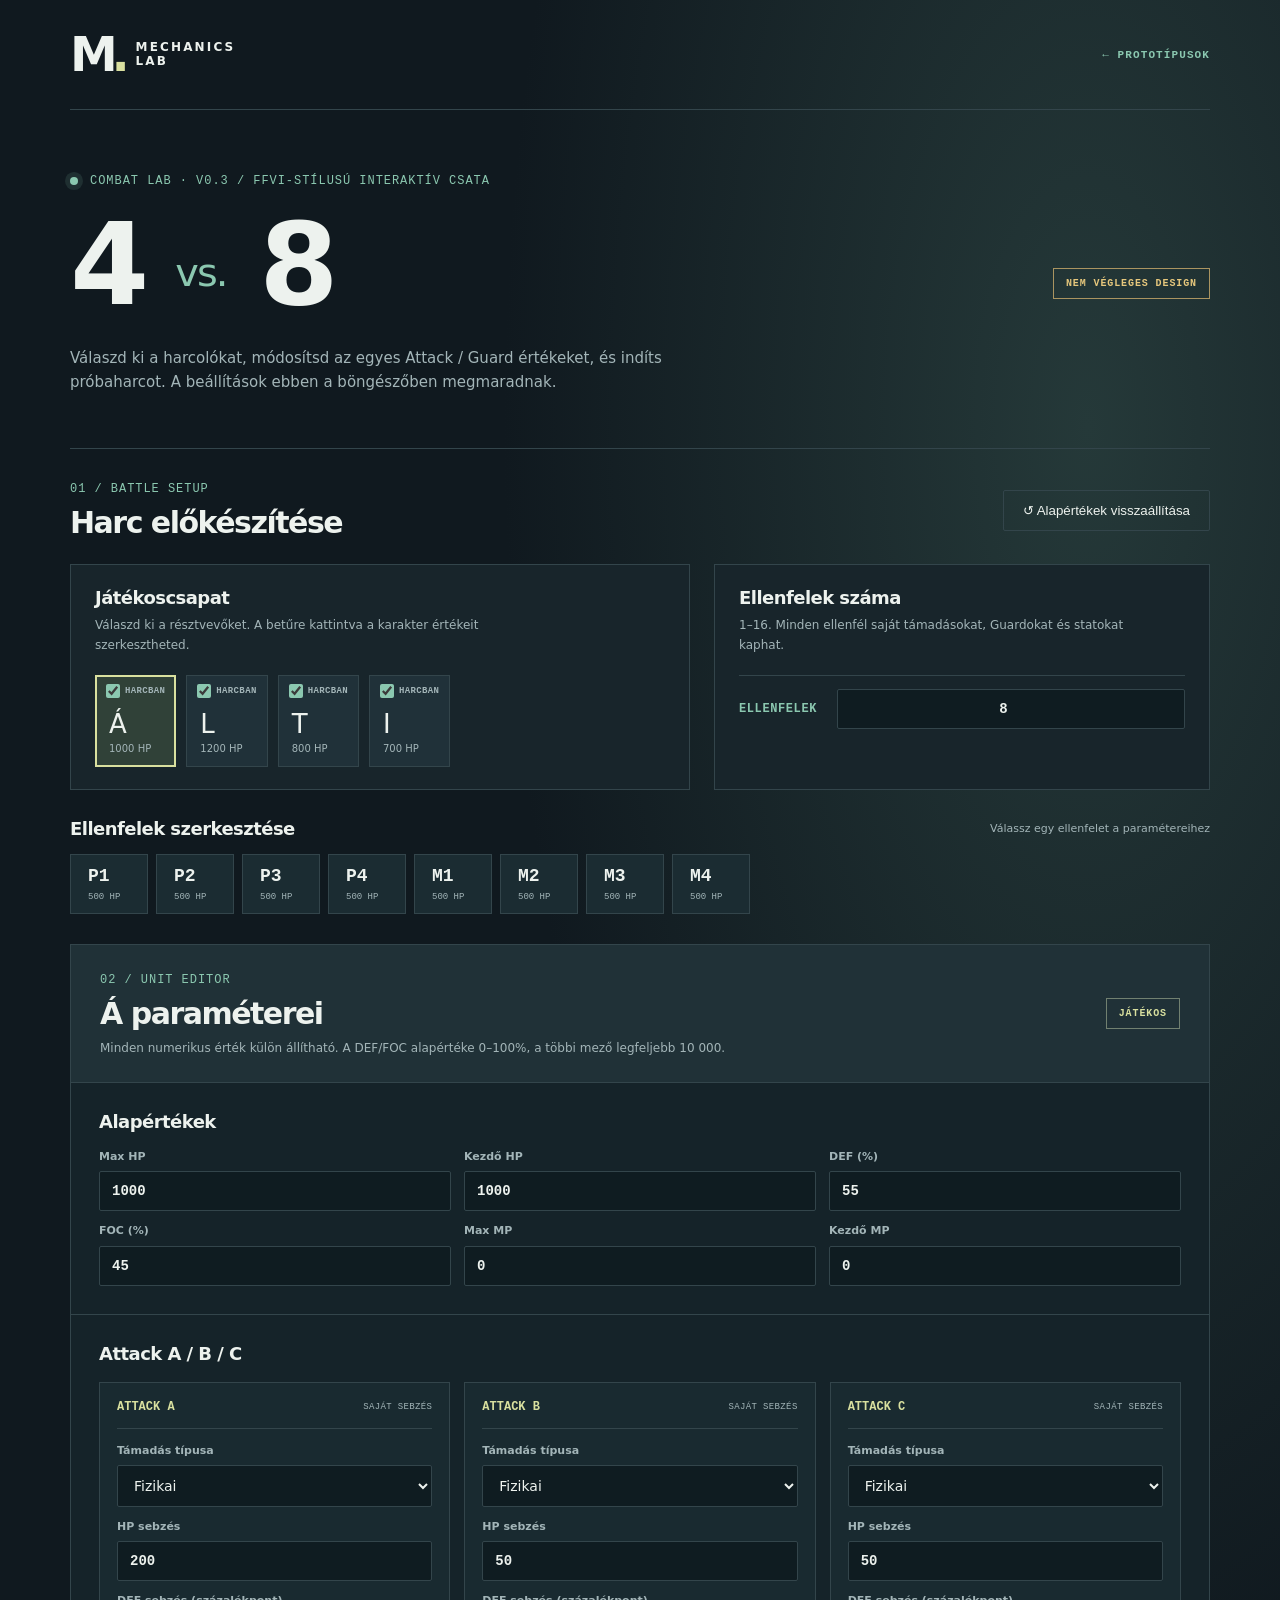
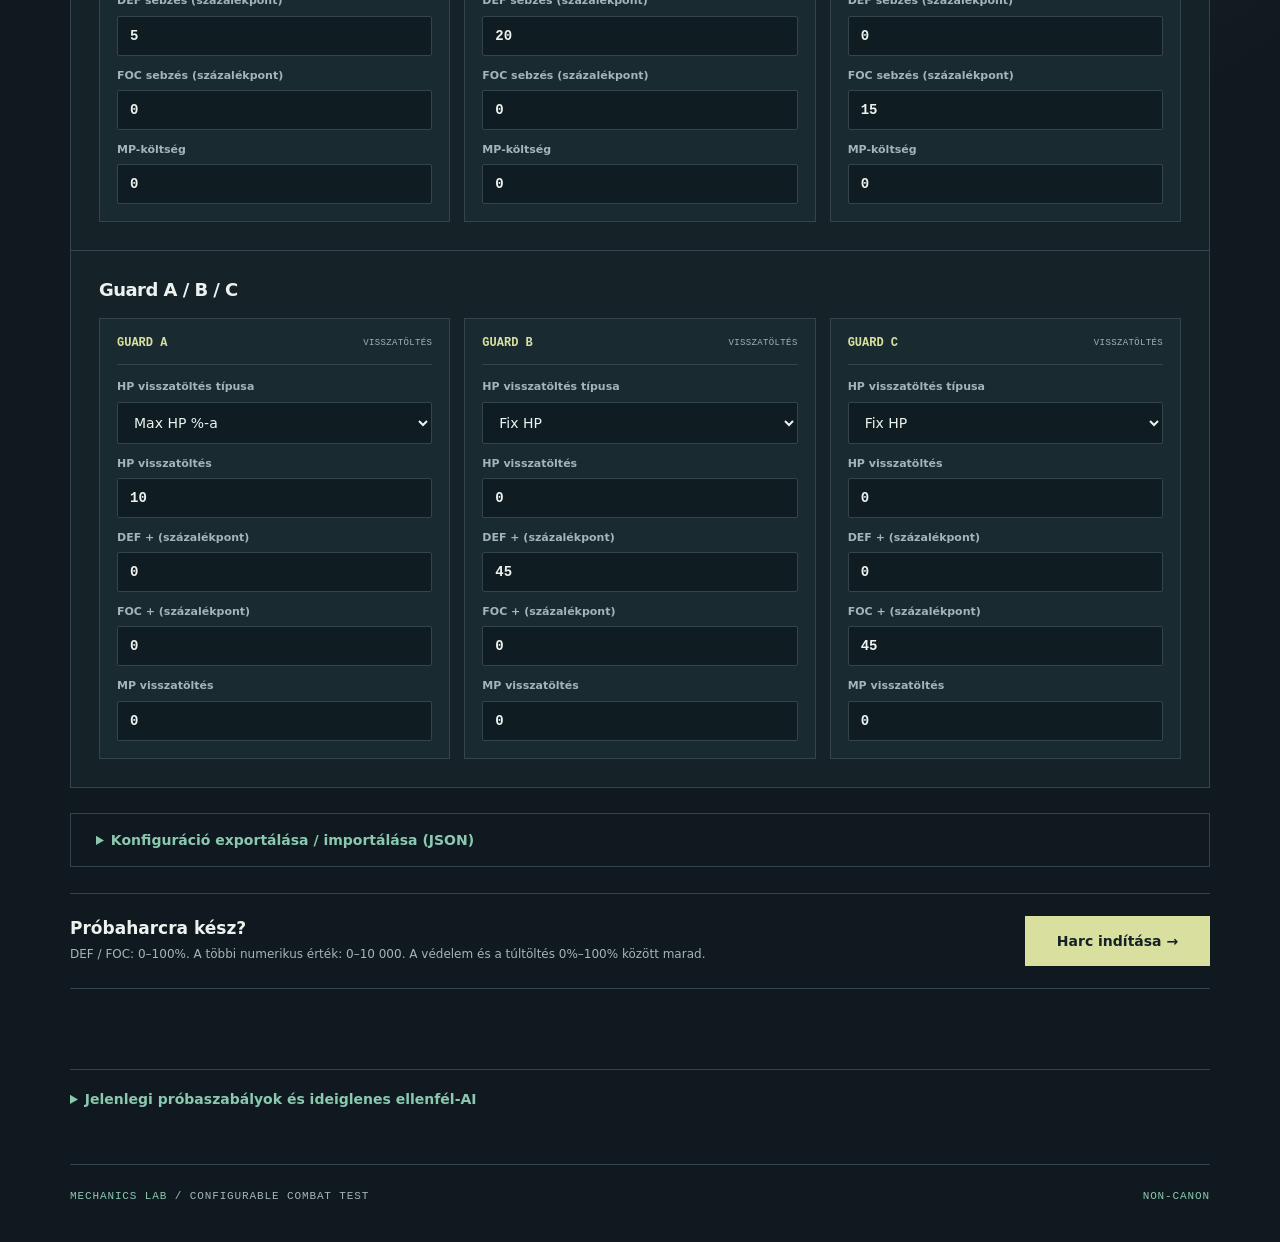
==== commit 74e2fe7c: "deploy: update mechanics lab site" ====
--- a/docs/combat/index.html
+++ b/docs/combat/index.html
@@ -5,10 +5,16 @@
   <meta name="viewport" content="width=device-width, initial-scale=1">
   <meta name="robots" content="noindex, nofollow, noarchive">
   <meta name="theme-color" content="#10191f">
-  <title>Combat Lab — konfigurálható harci prototípus</title>
+  <title>Combat Lab — klasszikus JRPG-harc / konfigurálható próbarendszer</title>
   <link rel="stylesheet" href="../styles.css">
   <link rel="stylesheet" href="./combat.css">
+  <link rel="stylesheet" href="./battle-view.css">
   <script src="./engine.js" defer></script>
+  <script src="./config-export.js" defer></script>
+  <script src="./metrics.js" defer></script>
+  <script src="./audio.js" defer></script>
+  <script src="./battle-view.js" defer></script>
+  <script src="./setup-pad.js" defer></script>
   <script src="./app.js" defer></script>
 </head>
 <body>
@@ -20,7 +26,7 @@
   <main>
     <section class="combat-hero">
       <div>
-        <p class="eyebrow"><span class="pulse" aria-hidden="true"></span> Combat Lab · v0.2 / Állítható paraméterek</p>
+        <p class="eyebrow"><span class="pulse" aria-hidden="true"></span> Combat Lab · v0.3 / FFVI-stílusú interaktív csata</p>
         <h1><span id="hero-party">4</span> <span class="versus">vs.</span> <span id="hero-enemies">8</span></h1>
         <p class="combat-intro">Válaszd ki a harcolókat, módosítsd az egyes Attack / Guard értékeket, és indíts próbaharcot. A beállítások ebben a böngészőben megmaradnak.</p>
       </div>
@@ -64,10 +70,11 @@
       </section>
       <details class="preset-box" id="json-tools">
         <summary>Konfiguráció exportálása / importálása (JSON)</summary>
-        <p>Az értékeket kimásolhatod, és később visszatöltheted. A JSON kizárólag a harci tesztbeállításokat tartalmazza.</p>
+        <p>Az értékeket kimásolhatod, TXT-fájlba mentheted, és később visszatöltheted. A JSON kizárólag a harci tesztbeállításokat tartalmazza.</p>
         <textarea id="json-data" rows="7" spellcheck="false" aria-label="Harcbeállítások JSON formátumban"></textarea>
         <div class="preset-buttons">
           <button id="export-json" type="button" class="secondary-button">Értékek megjelenítése</button>
+          <button id="download-txt" type="button" class="secondary-button">↓ JSON letöltése TXT-ként</button>
           <button id="import-json" type="button" class="secondary-button">Beillesztett értékek betöltése</button>
         </div>
       </details>
--- a/docs/combat/battle-view.css
+++ b/docs/combat/battle-view.css
@@ -0,0 +1,55 @@
+/* Combat Lab v0.3 — fixed internal resolution, responsive integer-sharp presentation. */
+#pixel-play[hidden], #pixel-result[hidden], #pixel-overlay[hidden], #numeric-pad[hidden] { display:none !important; }
+#pixel-play { margin:0 auto 30px; max-width:100%; }
+.pixel-topbar { display:flex;justify-content:space-between;align-items:center;gap:12px;padding:12px 0;font:700 11px ui-monospace,monospace;color:#b5c7ce; }
+.pixel-topbar b { letter-spacing:.08em;color:#dfddc8; }
+.pixel-topbar span {font-weight:500;font-size:10px;color:#7db5d1;margin-left:12px}
+.pixel-topbar button {font:650 11px ui-monospace,monospace;border:1px solid #65778c;color:#e5e8e8;background:#152535;cursor:pointer;padding:10px 14px}
+.pixel-topbar button:hover { background:#25475b; }
+.pixel-frame {position:relative;width:100%;max-width:1280px;margin:auto;border:3px solid #869dbc;background:#091322;overflow:hidden;box-shadow:0 18px 40px #080f14aa}
+#pixel-canvas { display:block; width:100%; aspect-ratio:16/9; background:#121b2b; image-rendering:pixelated; image-rendering:crisp-edges; outline:0;cursor:crosshair;}
+#pixel-canvas:focus-visible {outline:3px solid #b7e3f2;outline-offset:-5px;}
+.pixel-help {font:11px/1.7 ui-monospace,monospace;color:#9fb7bb;margin:14px auto 25px;max-width:1050px;text-align:center}
+.pixel-overlay {position:absolute;inset:0;display:flex;justify-content:center;align-items:center;background:#081327c9;padding:4%;z-index:5;}
+.modal-panel {background:#152756;border:3px ridge #bccadf;max-width:540px;max-height:90%;min-width:min(420px,100%);overflow-y:auto;padding:17px 22px;color:#e6edf5;font:13px/1.5 ui-monospace,monospace;}
+.modal-panel h2 {font:700 24px ui-monospace,monospace;color:#f1da98;margin:0 0 15px}
+.modal-panel button,.result-actions button {display:block;cursor:pointer;border:1px solid #93afd3;padding:10px 14px;background:#253e76;color:#f7e8c9;text-align:left;width:100%;font:700 12px ui-monospace,monospace;margin:7px 0;}
+.modal-panel button:hover,.modal-panel button:focus-visible,.result-actions button:hover,.result-actions button:focus-visible {background:#3b5891;outline:2px solid #ffdf8c;outline-offset:1px;}
+.modal-bar {display:flex;align-items:start;justify-content:space-between;gap:15px}
+.modal-bar button {width:auto;flex:none;margin:0 0 12px}
+.modal-log {padding:8px 14px 8px 31px;max-height:280px;overflow:auto;background:#101d3a;font:11px/1.6 ui-monospace,monospace;}
+.modal-log li {padding:3px 0;border-bottom:1px solid #395074;}
+.pixel-setting {display:grid;grid-template-columns:1fr auto auto;align-items:center;gap:13px;margin:13px 0}
+.pixel-setting select,.pixel-setting input {padding:8px;background:#213c74;color:#f5e8ce;border:1px solid #738bb6;min-width:110px}
+.pixel-setting input {padding:0;width:170px;}
+.pixel-result {background:#152756;color:#f0ecdc;border:2px solid #b5c9e0;padding:24px;margin:25px auto 50px;max-width:1280px;}
+.pixel-result h2 {font:700 clamp(18px,2.6vw,29px) ui-monospace,monospace;color:#f6d890;}
+.pixel-result h3 {font:700 15px ui-monospace,monospace;margin:26px 0 9px}
+.pixel-result p {color:#b9cce7;font-size:13px}
+.result-actions {display:flex;gap:12px;flex-wrap:wrap;margin:25px 0}
+.result-actions button {width:auto;flex:1;min-width:185px;text-align:center}
+.result-scroller {overflow:auto;max-height:470px;background:#0c1a36;}
+.result-table {width:100%;border-collapse:collapse;font:11px ui-monospace,monospace;min-width:750px}
+.result-table th {position:sticky;top:0;color:#ffdc98;background:#1c3157;text-align:left;padding:9px 7px;white-space:nowrap;}
+.result-table td {padding:8px 7px;color:#e3eaf5;border-bottom:1px solid #405477;white-space:nowrap}
+.result-table tr:nth-child(even) td {background:#152745}
+#numeric-pad {position:fixed;inset:0;z-index:100;display:flex;align-items:center;justify-content:center;background:#080f17cd;padding:18px;}
+.numeric-dialog {max-width:350px;width:100%;background:#182d57;border:2px solid #ccdfec;padding:22px;color:#f5edde;font:12px ui-monospace,monospace;}
+.numeric-dialog h2 {color:#f2d78d;font:700 20px ui-monospace,monospace;margin:0 0 12px}
+.numeric-display {font:700 23px ui-monospace,monospace;background:#0d1b34;border:1px solid #718db4;padding:11px;margin:12px 0 18px;overflow:hidden;white-space:nowrap;}
+.numeric-grid {display:grid;grid-template-columns:repeat(3,1fr);gap:9px}
+.numeric-grid button {background:#2a447a;color:#f5edf3;border:1px solid #a4b9d5;padding:13px;font:bold 16px ui-monospace,monospace;cursor:pointer;}
+.numeric-grid button:hover,.numeric-grid button:focus-visible {background:#4966a0;outline:2px solid #fee4a1}
+.numeric-dialog p {font-size:11px;line-height:1.5;color:#c3d4eb;margin:10px 0 0}
+@media (max-width:640px) {
+ .pixel-topbar {flex-wrap:wrap}
+ .pixel-topbar span {display:none}
+ .pixel-help {text-align:left}
+ .modal-panel {padding:10px;min-width:0;width:100%;font-size:11px}
+ .modal-panel h2 {font-size:17px}
+ .modal-panel button {padding:7px}
+ .pixel-setting input {width:100px}
+ .pixel-setting {gap:6px}
+ .result-actions {flex-direction:column}
+ .result-actions button {width:100%}
+}
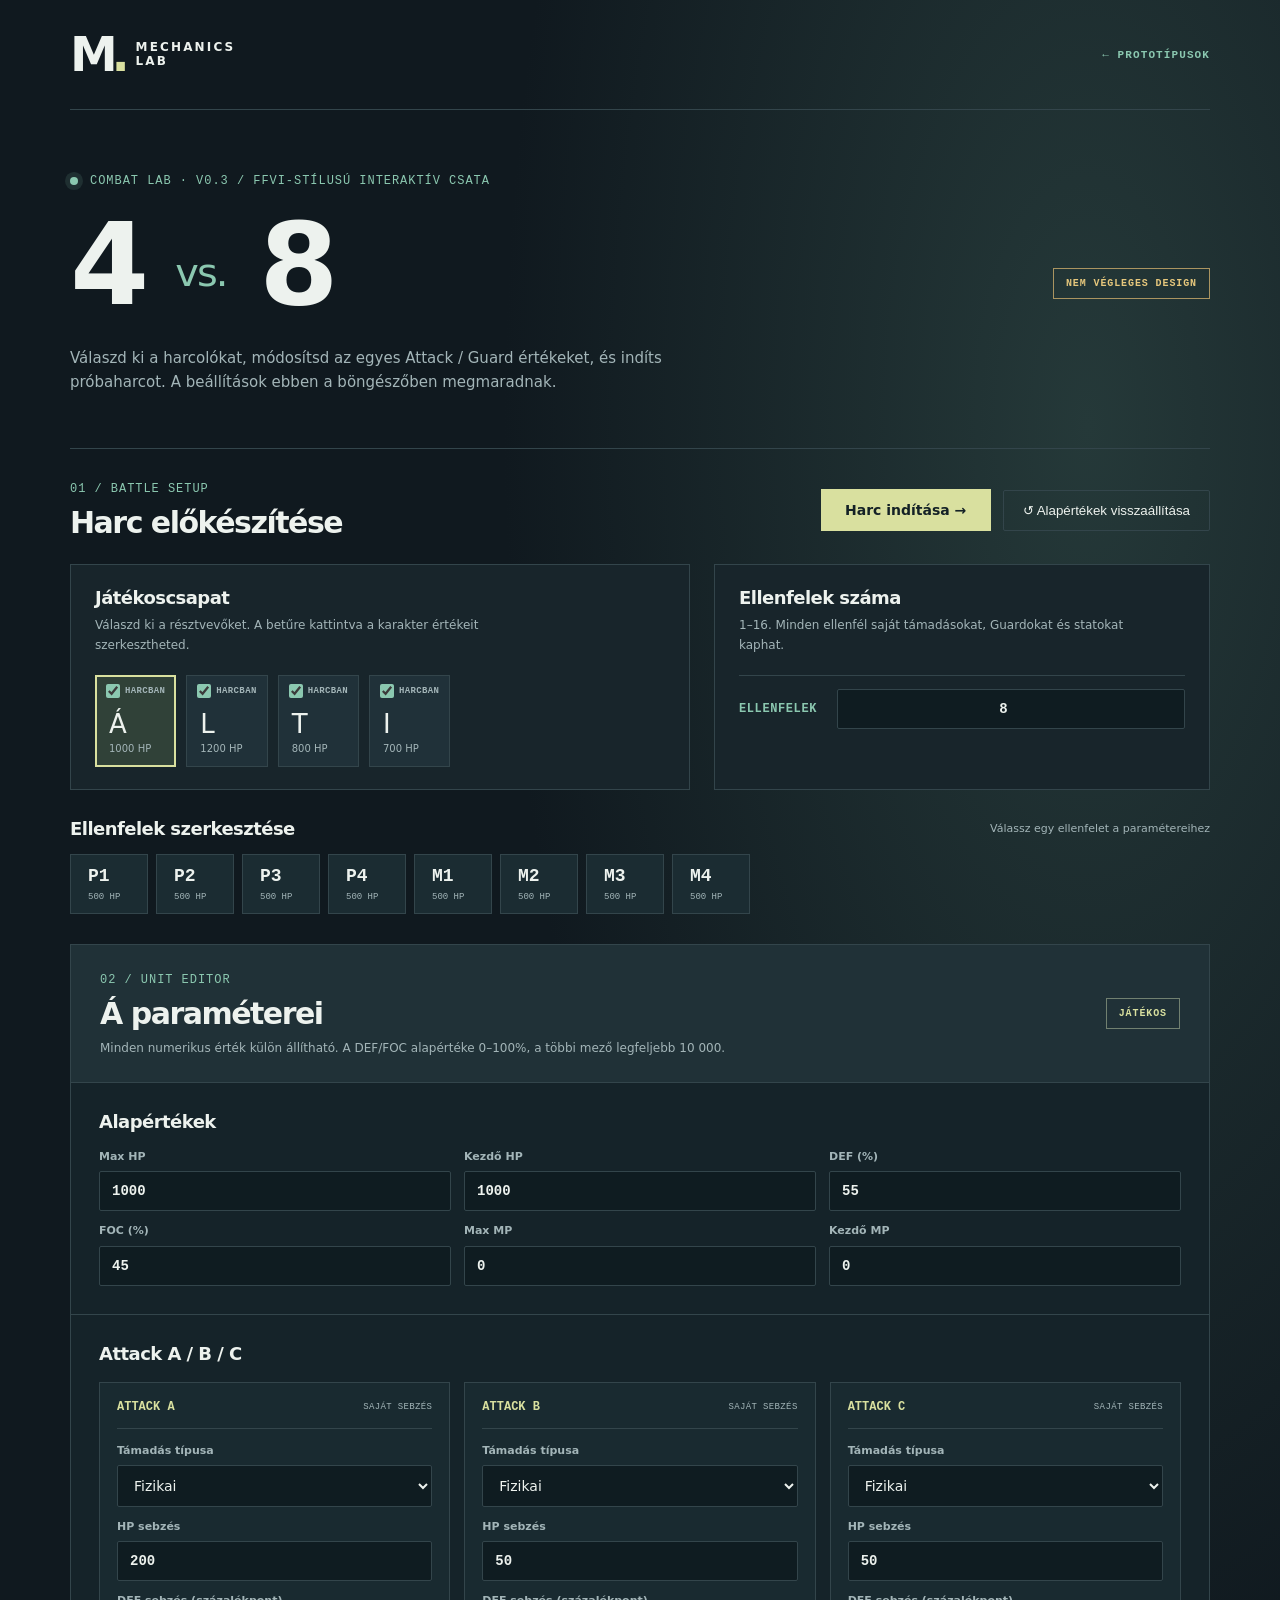
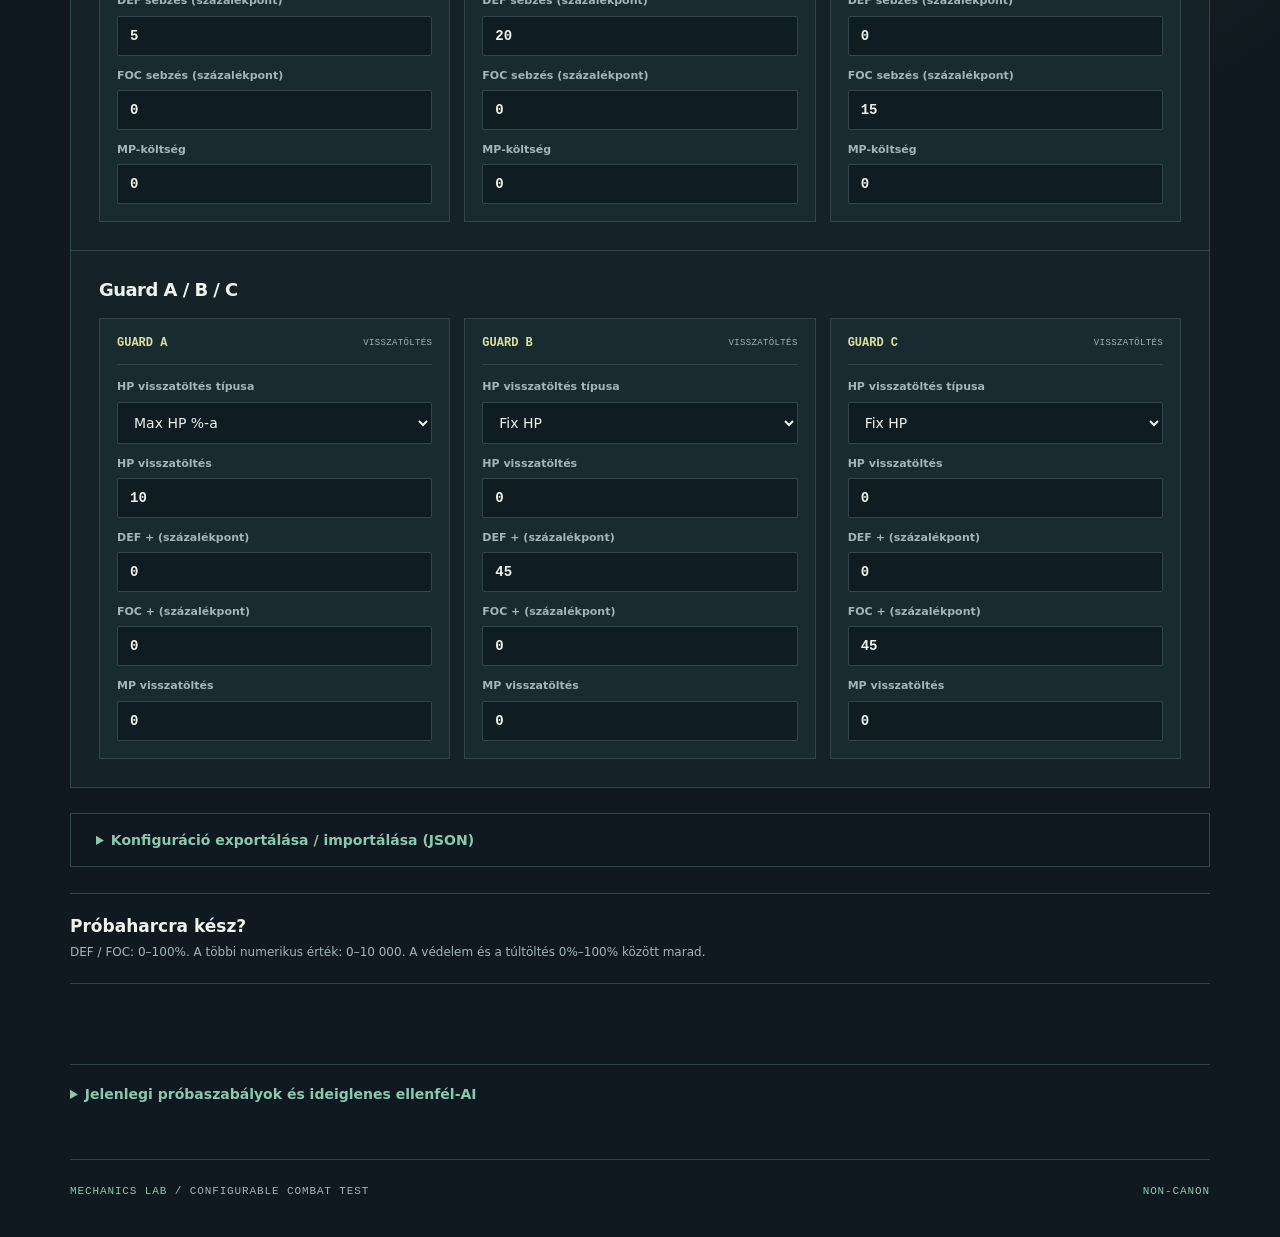
==== commit a8e9cb5f: "deploy: update mechanics lab site" ====
--- a/docs/combat/index.html
+++ b/docs/combat/index.html
@@ -13,6 +13,7 @@
   <script src="./config-export.js" defer></script>
   <script src="./metrics.js" defer></script>
   <script src="./audio.js" defer></script>
+  <script src="./pixel-font.js" defer></script>
   <script src="./battle-view.js" defer></script>
   <script src="./setup-pad.js" defer></script>
   <script src="./app.js" defer></script>
@@ -36,7 +37,10 @@
     <section id="setup-screen" aria-labelledby="setup-title">
       <div class="setup-heading">
         <div><p class="eyebrow">01 / Battle setup</p><h2 id="setup-title">Harc előkészítése</h2></div>
-        <button id="restore-defaults" type="button" class="secondary-button">↺ Alapértékek visszaállítása</button>
+        <div class="setup-primary-actions">
+          <button type="button" id="start-battle" class="start-button">Harc indítása →</button>
+          <button id="restore-defaults" type="button" class="secondary-button">↺ Alapértékek visszaállítása</button>
+        </div>
       </div>
       <div class="setup-summary">
         <div>
@@ -80,7 +84,6 @@
       </details>
       <div class="setup-footer">
         <div><strong>Próbaharcra kész?</strong><p>DEF / FOC: 0–100%. A többi numerikus érték: 0–10 000. A védelem és a túltöltés 0%–100% között marad.</p></div>
-        <button type="button" id="start-battle" class="start-button">Harc indítása →</button>
       </div>
       <div id="setup-feedback" class="feedback" role="status" aria-live="polite"></div>
     </section>
--- a/docs/combat/combat.css
+++ b/docs/combat/combat.css
@@ -156,3 +156,8 @@
 @media(max-width:1080px){ .editor-actions{grid-template-columns:1fr}.editor-action-card .edit-grid{grid-template-columns:repeat(3,minmax(0,1fr))} }
 @media(max-width:780px){ .setup-summary{grid-template-columns:1fr}.setup-heading{align-items:flex-start;flex-wrap:wrap}.editor-head{align-items:flex-start}.edit-grid{grid-template-columns:repeat(2,minmax(0,1fr))}.editor-action-card .edit-grid{grid-template-columns:repeat(2,minmax(0,1fr))}#battle-screen .enemy-grid,#battle-screen .party-grid{grid-template-columns:repeat(2,minmax(0,1fr))}.combat-hero{flex-direction:column;align-items:flex-start}.setup-footer{align-items:flex-start;flex-direction:column}.start-button{width:100%}.battle-nav{justify-content:stretch}.battle-nav button{flex:1} }
 @media(max-width:480px){ .editor-section,.editor-head{padding:18px}.editor-action-card{padding:13px}.edit-grid,.editor-action-card .edit-grid{grid-template-columns:1fr 1fr;gap:9px}.edit-field{font-size:10px}.edit-field input,.edit-field select{padding:9px 8px;font-size:13px}.roster-unit{min-width:67px}.roster-select{font-size:21px}.enemy-picker{min-width:65px}.setup-summary>div{padding:17px}.editor-head .flag{display:none}.editor-action-title span{display:none}.setup-footer p{font-size:11px} }
+
+/* Both setup actions stay together at the upper right, with Start immediately before Restore. */
+.setup-primary-actions { display:flex; flex-wrap:wrap; align-items:center; justify-content:flex-end; gap:12px; }
+.setup-primary-actions .start-button { width:auto; min-width:170px; padding:13px 18px; }
+@media(max-width:780px) { .setup-primary-actions { justify-content:flex-start; } }
--- a/docs/combat/battle-view.css
+++ b/docs/combat/battle-view.css
@@ -52,4 +52,15 @@
  .pixel-setting {gap:6px}
  .result-actions {flex-direction:column}
  .result-actions button {width:100%}
-}+}
+/* When a match begins, remove the tall configuration-page masthead and bring the battlefield into view. */
+.combat-shell.battle-active .combat-hero { display:none !important; }
+.combat-shell.battle-active #pixel-play { scroll-margin-top:12px; }
+.combat-shell.battle-active #pixel-canvas { touch-action:manipulation; }
+
+.pixel-music-credit { margin:8px 0 25px;color:#9aaec6;font:11px/1.5 ui-monospace,monospace;text-align:center; }
+.pixel-music-credit a {color:#e9d8a1;text-decoration:underline;}
+
+/* Faithful FFVII-style royal-blue game windows; underlying canvas uses original bitmap pixels. */
+.pixel-frame { border-color:#d5e0f3; background:#060917; }
+#pixel-canvas { image-rendering:pixelated; }
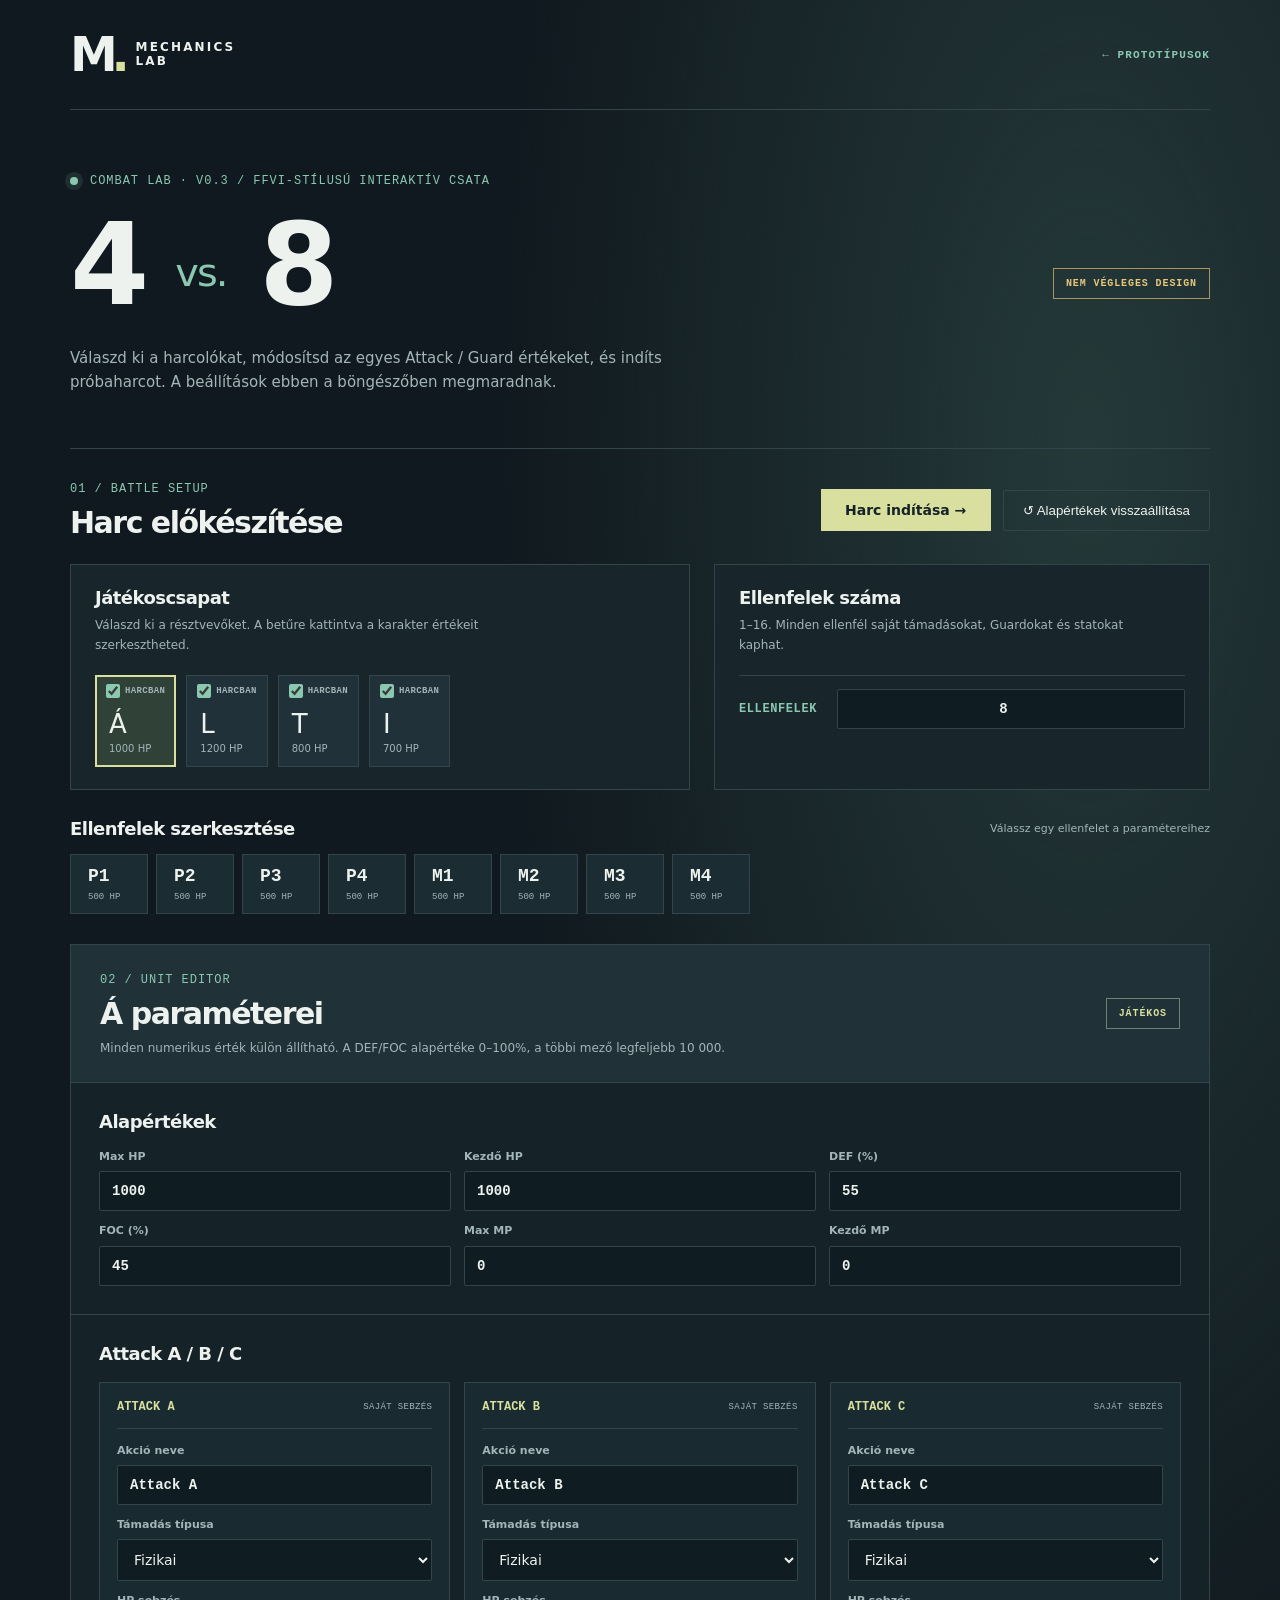
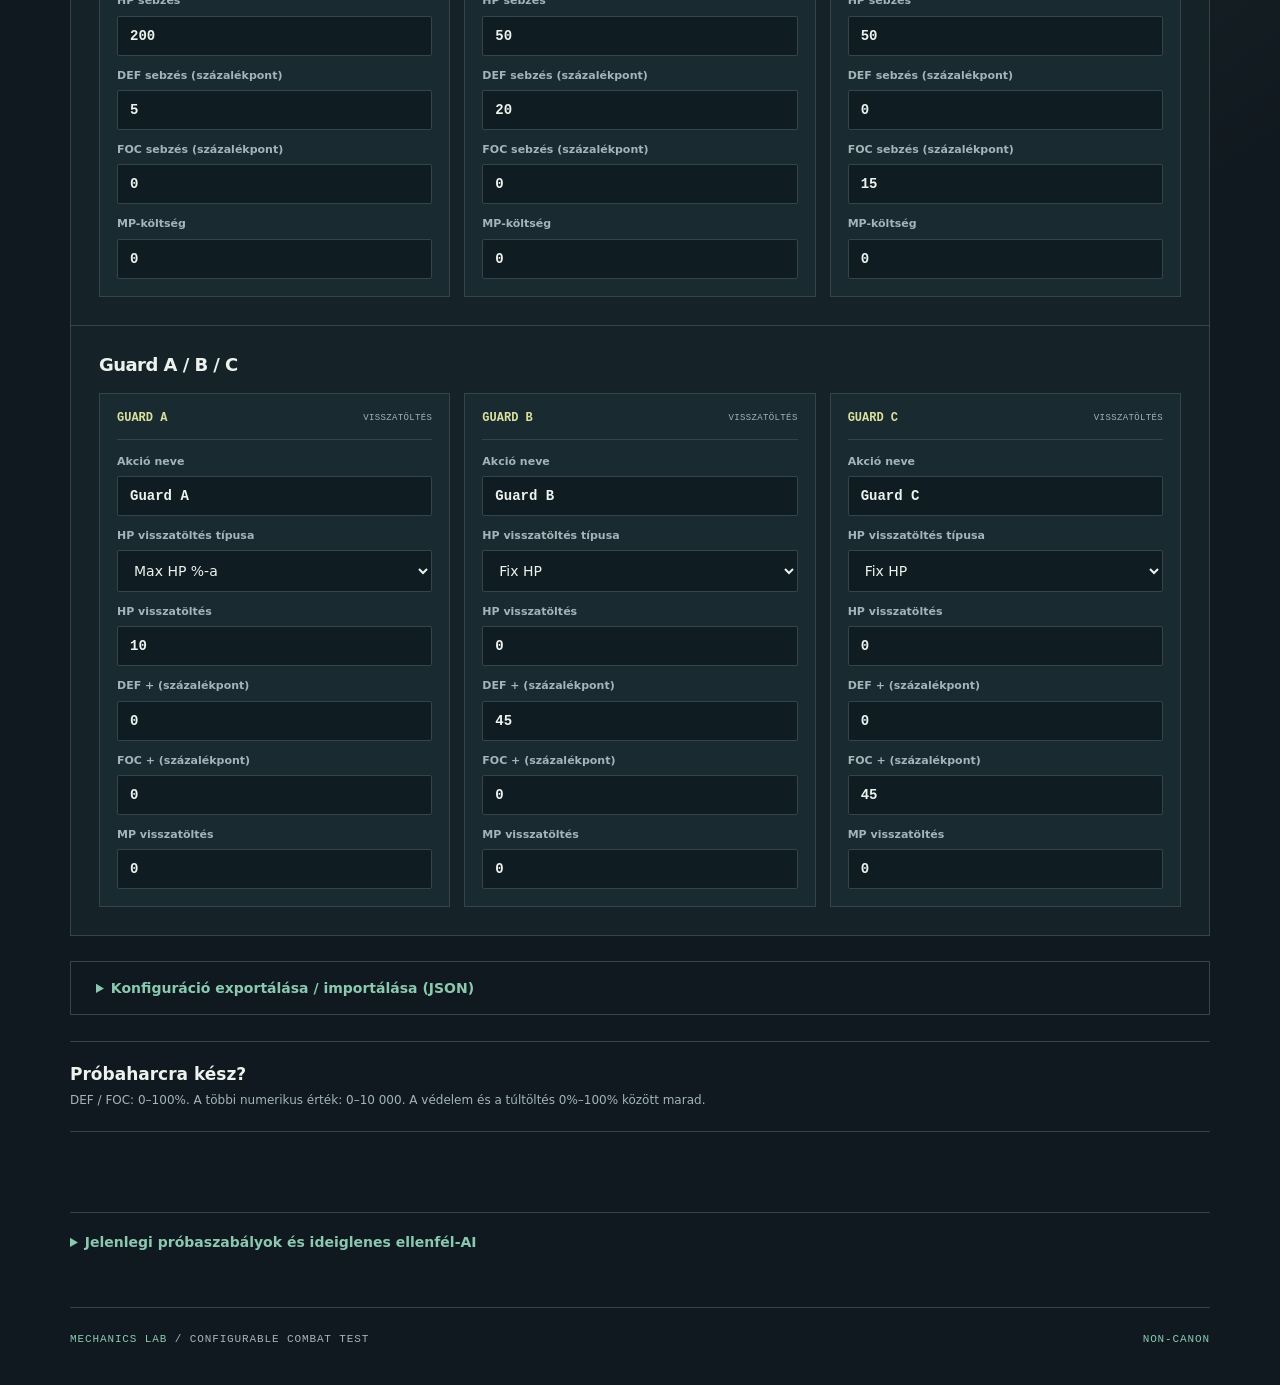
==== commit 4f51cabd: "deploy: update mechanics lab site" ====
--- a/docs/combat/index.html
+++ b/docs/combat/index.html
@@ -14,6 +14,7 @@
   <script src="./metrics.js" defer></script>
   <script src="./audio.js" defer></script>
   <script src="./pixel-font.js" defer></script>
+  <script src="./target-grid.js" defer></script>
   <script src="./battle-view.js" defer></script>
   <script src="./setup-pad.js" defer></script>
   <script src="./app.js" defer></script>
